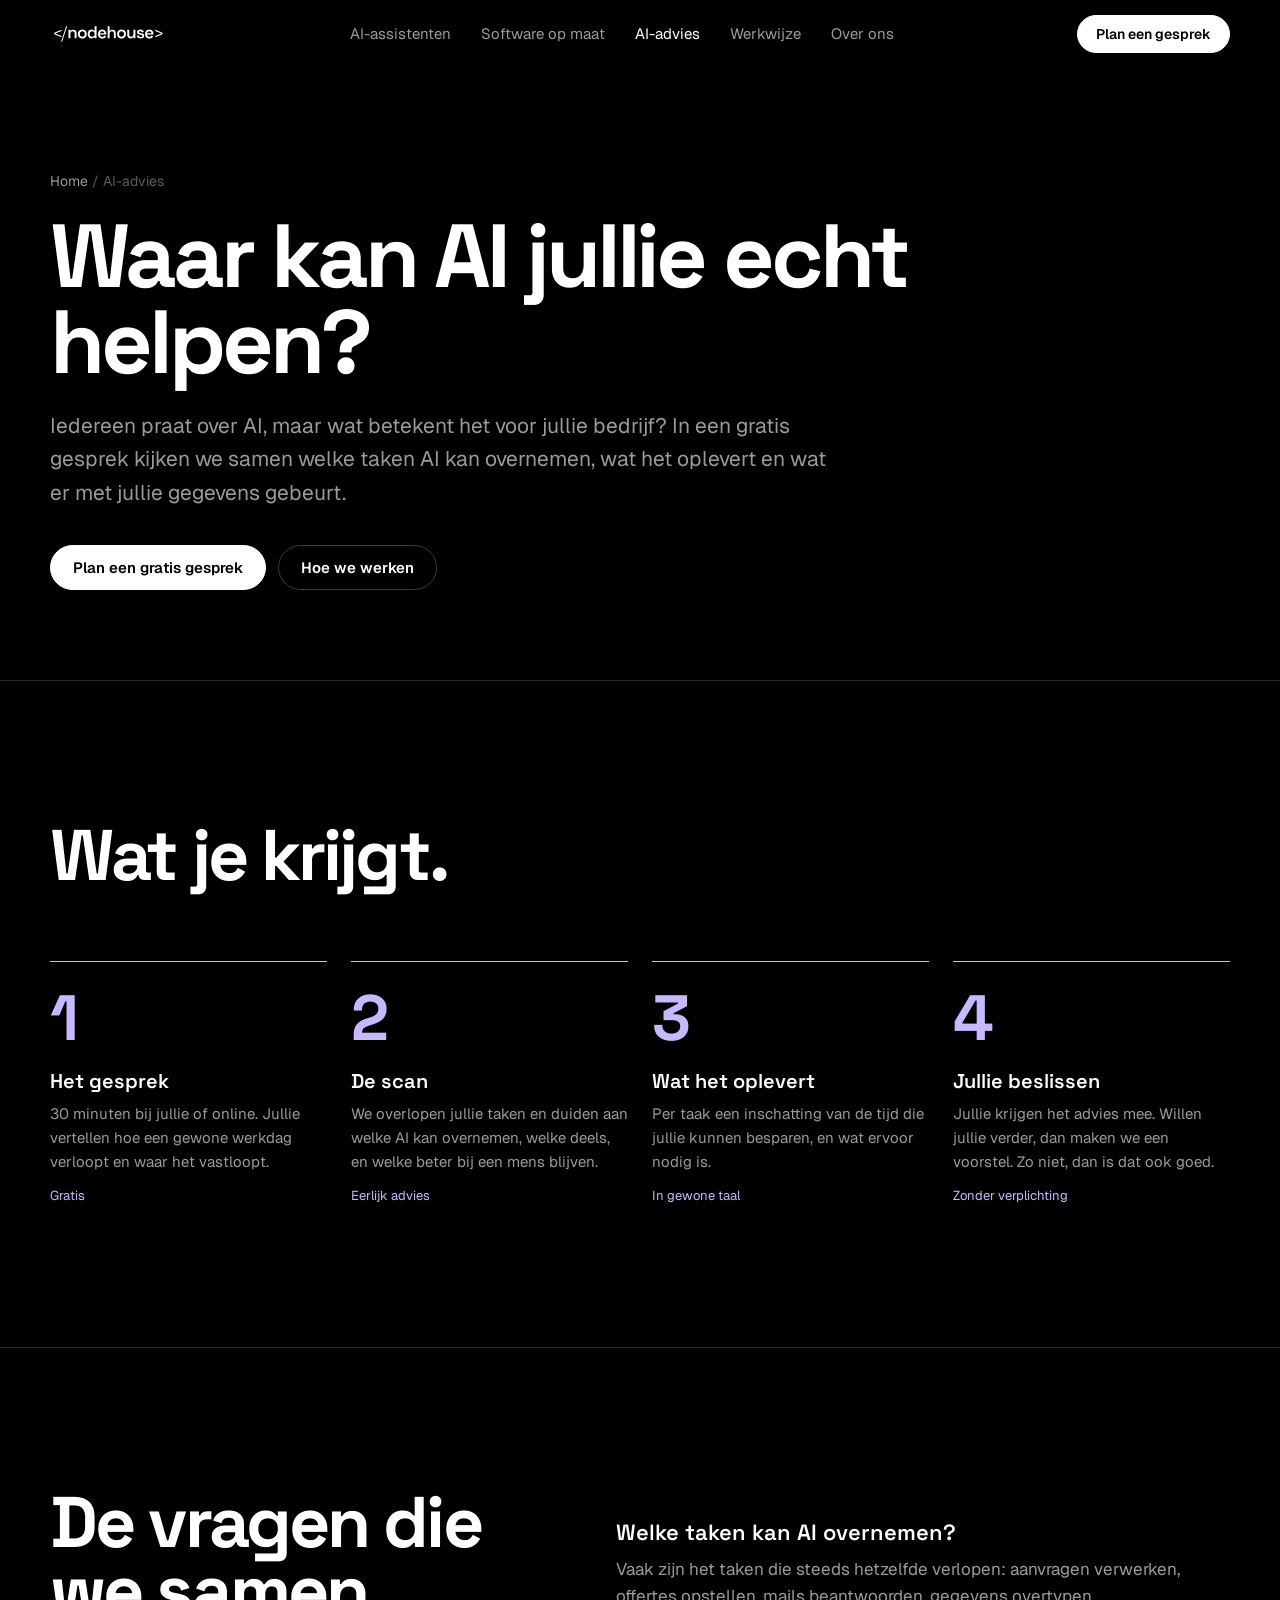
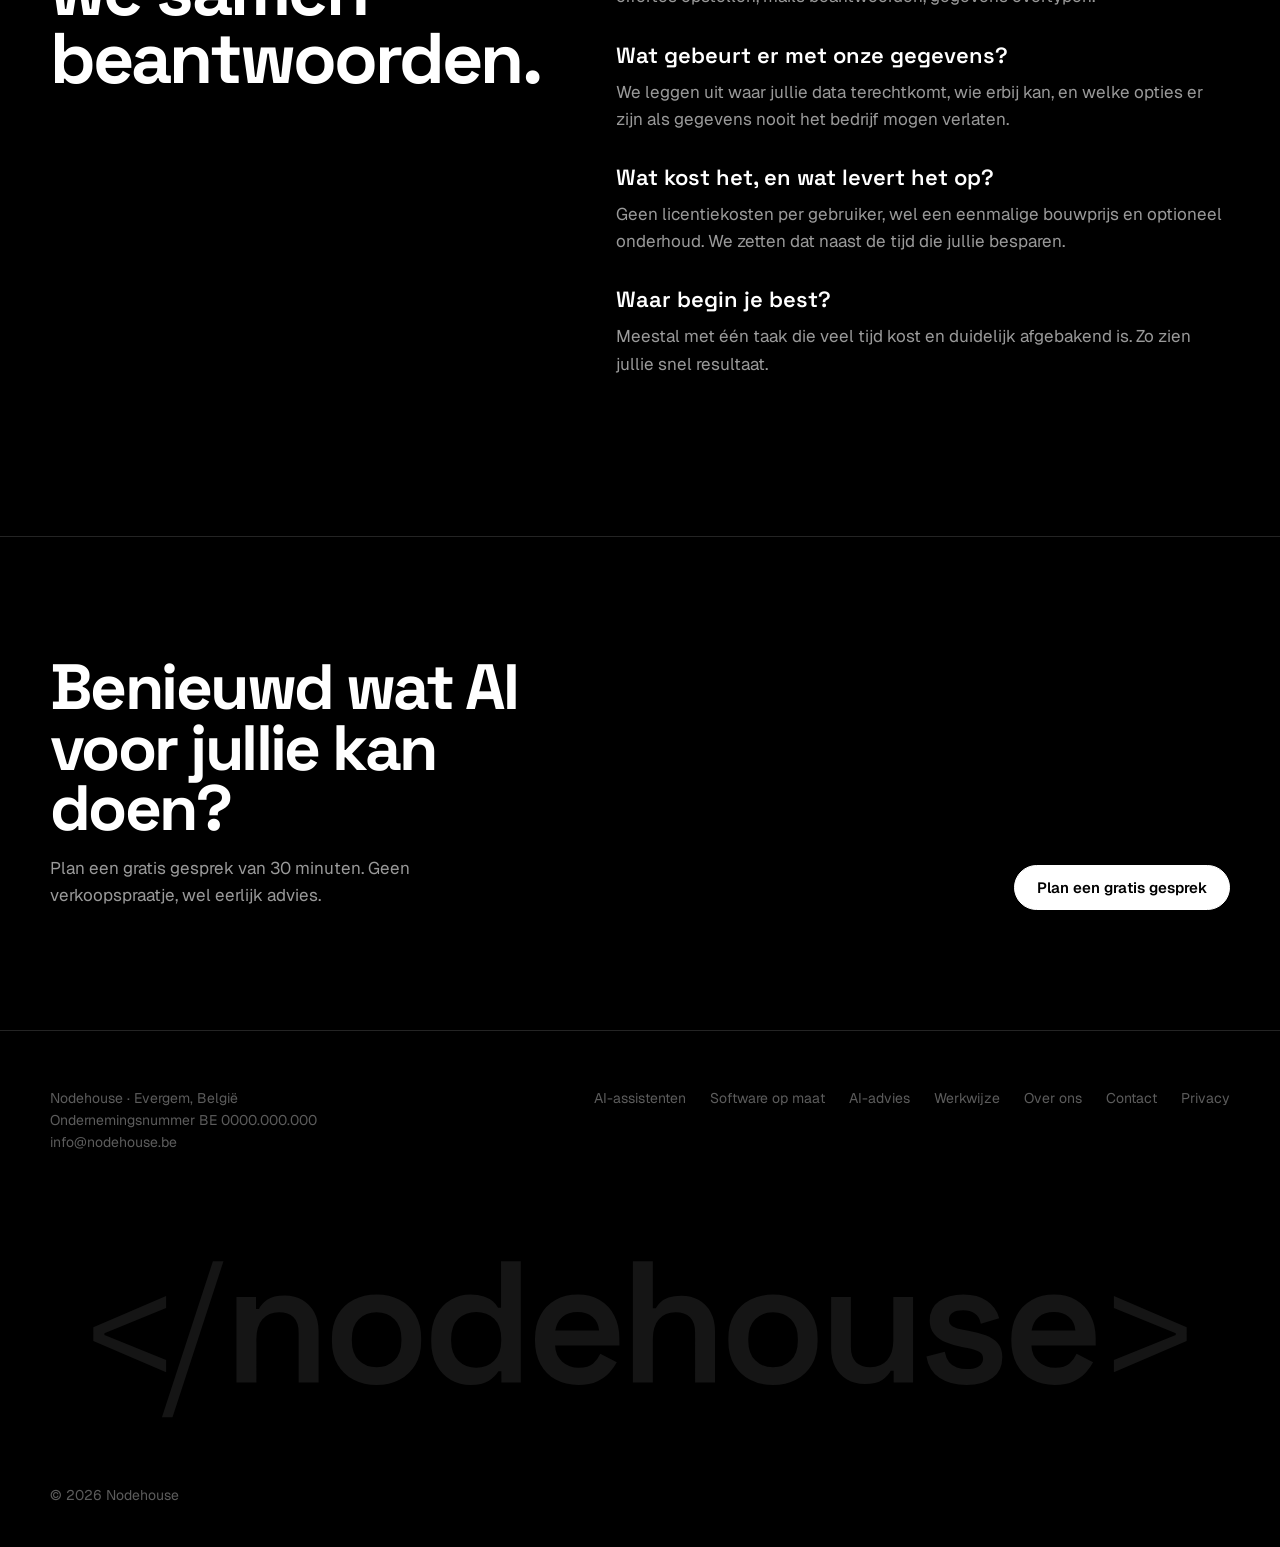
==== ai-advies.html @ f888033f "website Nodehouse" ====
<!DOCTYPE html>
<html lang="nl">
<head>
<meta charset="utf-8">
<meta name="viewport" content="width=device-width, initial-scale=1">
<title>Gratis AI-advies voor kmo's · Nodehouse</title>
<meta name="description" content="Een gratis gesprek over welke taken AI in jullie bedrijf kan overnemen, wat het oplevert en wat er met jullie gegevens gebeurt.">
<meta property="og:title" content="Gratis AI-advies voor kmo's · Nodehouse">
<meta property="og:description" content="Een gratis gesprek over welke taken AI in jullie bedrijf kan overnemen, wat het oplevert en wat er met jullie gegevens gebeurt.">
<meta property="og:type" content="website">
<meta property="og:locale" content="nl_BE">
<meta name="theme-color" content="#000000">
<link rel="icon" href="data:image/svg+xml,%3Csvg xmlns="http://www.w3.org/2000/svg" viewBox="-0.1317 -1.6982 2.8965 2.8965"%3E%3Crect x="-0.1317" y="-1.6982" width="2.8965" height="2.8965" fill="%23000000"/%3E%3Cpath fill="%23FFFFFF" d="M0.52 -0.06 0.1 -0.24V-0.32L0.52 -0.5V-0.43L0.164 -0.285V-0.275L0.52 -0.13Z M0.5459999999999999 0.2 0.8399999999999999 -0.7000000000000001H0.9009999999999999L0.607 0.2Z M0.956 0.0V-0.494H1.069V-0.425H1.086Q1.099 -0.453 1.133 -0.478Q1.167 -0.503 1.236 -0.503Q1.2930000000000001 -0.503 1.3370000000000002 -0.477Q1.381 -0.451 1.4055 -0.405Q1.4300000000000002 -0.359 1.4300000000000002 -0.296V0.0H1.315V-0.28700000000000003Q1.315 -0.34700000000000003 1.2854999999999999 -0.37650000000000006Q1.256 -0.406 1.202 -0.406Q1.141 -0.406 1.1059999999999999 -0.36550000000000005Q1.071 -0.325 1.071 -0.25V0.0Z M1.521 0.0V-0.7000000000000001H1.636V-0.429H1.653Q1.661 -0.446 1.679 -0.46299999999999997Q1.697 -0.48 1.7265000000000001 -0.491Q1.756 -0.502 1.801 -0.502Q1.858 -0.502 1.9020000000000001 -0.47650000000000003Q1.946 -0.451 1.9705 -0.405Q1.995 -0.359 1.995 -0.296V0.0H1.88V-0.28700000000000003Q1.88 -0.34700000000000003 1.8504999999999998 -0.37650000000000006Q1.821 -0.406 1.767 -0.406Q1.706 -0.406 1.6709999999999998 -0.36550000000000005Q1.636 -0.325 1.636 -0.25V0.0Z M2.113 -0.06V-0.13L2.4699999999999998 -0.275V-0.285L2.113 -0.43V-0.5L2.533 -0.32V-0.24Z"/%3E%3C/svg%3E">
<link rel="preconnect" href="https://fonts.googleapis.com">
<link rel="preconnect" href="https://fonts.gstatic.com" crossorigin>
<link href="https://fonts.googleapis.com/css2?family=Space+Grotesk:wght@400;500;600;700&family=Geist:wght@400;500;600&family=Geist+Mono:wght@400;500&display=swap" rel="stylesheet">
<link rel="stylesheet" href="style.css">
</head>
<body>
<header class="nav" id="nav">
  <div class="wrap">
    <a href="index.html" class="logo" aria-label="Nodehouse, naar de homepagina"><svg class="logo-svg" aria-hidden="true" xmlns="http://www.w3.org/2000/svg" viewBox="-0.1500 -0.9500 6.8100 1.4000"><path fill="#FFFFFF" d="M0.52 -0.06 0.1 -0.24V-0.32L0.52 -0.5V-0.43L0.164 -0.285V-0.275L0.52 -0.13Z M0.496 0.2 0.79 -0.7000000000000001H0.851L0.5569999999999999 0.2Z M0.9259999999999999 0.0V-0.494H1.039V-0.425H1.056Q1.069 -0.453 1.103 -0.478Q1.137 -0.503 1.206 -0.503Q1.263 -0.503 1.307 -0.477Q1.351 -0.451 1.3755 -0.405Q1.4 -0.359 1.4 -0.296V0.0H1.285V-0.28700000000000003Q1.285 -0.34700000000000003 1.2555 -0.37650000000000006Q1.226 -0.406 1.172 -0.406Q1.111 -0.406 1.076 -0.36550000000000005Q1.041 -0.325 1.041 -0.25V0.0Z M1.7349999999999999 0.014Q1.661 0.014 1.6025 -0.0165Q1.544 -0.047 1.5105 -0.10350000000000001Q1.4769999999999999 -0.16 1.4769999999999999 -0.23900000000000002V-0.255Q1.4769999999999999 -0.334 1.5105 -0.391Q1.544 -0.448 1.6025 -0.478Q1.661 -0.508 1.7349999999999999 -0.508Q1.809 -0.508 1.867 -0.478Q1.9249999999999998 -0.448 1.9585 -0.391Q1.992 -0.334 1.992 -0.255V-0.23900000000000002Q1.992 -0.16 1.9585 -0.10350000000000001Q1.9249999999999998 -0.047 1.867 -0.0165Q1.809 0.014 1.7349999999999999 0.014ZM1.7349999999999999 -0.088Q1.798 -0.088 1.838 -0.1285Q1.878 -0.169 1.878 -0.242V-0.252Q1.878 -0.325 1.838 -0.36550000000000005Q1.798 -0.406 1.7349999999999999 -0.406Q1.672 -0.406 1.632 -0.36550000000000005Q1.5919999999999999 -0.325 1.5919999999999999 -0.252V-0.242Q1.5919999999999999 -0.169 1.632 -0.1285Q1.672 -0.088 1.7349999999999999 -0.088Z M2.276 0.014Q2.2159999999999997 0.014 2.1639999999999997 -0.0155Q2.112 -0.045 2.081 -0.10200000000000001Q2.05 -0.159 2.05 -0.23900000000000002V-0.255Q2.05 -0.335 2.081 -0.392Q2.112 -0.449 2.1635 -0.47850000000000004Q2.215 -0.508 2.276 -0.508Q2.322 -0.508 2.354 -0.497Q2.386 -0.486 2.4055 -0.469Q2.425 -0.452 2.436 -0.432H2.453V-0.7000000000000001H2.567V0.0H2.455V-0.065H2.4379999999999997Q2.42 -0.035 2.383 -0.010500000000000002Q2.346 0.014 2.276 0.014ZM2.31 -0.08600000000000001Q2.372 -0.08600000000000001 2.413 -0.1265Q2.4539999999999997 -0.167 2.4539999999999997 -0.242V-0.252Q2.4539999999999997 -0.328 2.4135 -0.368Q2.3729999999999998 -0.40800000000000003 2.31 -0.40800000000000003Q2.2479999999999998 -0.40800000000000003 2.2065 -0.368Q2.165 -0.328 2.165 -0.252V-0.242Q2.165 -0.167 2.2065 -0.1265Q2.2479999999999998 -0.08600000000000001 2.31 -0.08600000000000001Z M2.8989999999999996 0.014Q2.8249999999999997 0.014 2.7684999999999995 -0.0175Q2.7119999999999997 -0.049 2.6804999999999994 -0.10650000000000001Q2.6489999999999996 -0.164 2.6489999999999996 -0.241V-0.253Q2.6489999999999996 -0.331 2.6799999999999997 -0.388Q2.711 -0.445 2.7669999999999995 -0.47650000000000003Q2.8229999999999995 -0.508 2.8959999999999995 -0.508Q2.9679999999999995 -0.508 3.0219999999999994 -0.47650000000000003Q3.0759999999999996 -0.445 3.106 -0.388Q3.1359999999999997 -0.331 3.1359999999999997 -0.255V-0.214H2.7649999999999997Q2.7669999999999995 -0.156 2.8059999999999996 -0.121Q2.8449999999999998 -0.08600000000000001 2.9019999999999997 -0.08600000000000001Q2.9579999999999997 -0.08600000000000001 2.9849999999999994 -0.11050000000000001Q3.0119999999999996 -0.135 3.026 -0.166L3.1209999999999996 -0.117Q3.1069999999999998 -0.09 3.0805 -0.0595Q3.054 -0.029 3.01 -0.007500000000000001Q2.9659999999999997 0.014 2.8989999999999996 0.014ZM2.7659999999999996 -0.301H3.0189999999999997Q3.0149999999999997 -0.35000000000000003 2.9814999999999996 -0.379Q2.9479999999999995 -0.40800000000000003 2.8949999999999996 -0.40800000000000003Q2.84 -0.40800000000000003 2.8069999999999995 -0.379Q2.7739999999999996 -0.35000000000000003 2.7659999999999996 -0.301Z M3.2139999999999995 0.0V-0.7000000000000001H3.3289999999999997V-0.429H3.3459999999999996Q3.3539999999999996 -0.446 3.372 -0.46299999999999997Q3.3899999999999997 -0.48 3.4194999999999993 -0.491Q3.4489999999999994 -0.502 3.4939999999999998 -0.502Q3.5509999999999997 -0.502 3.5949999999999998 -0.47650000000000003Q3.6389999999999993 -0.451 3.6634999999999995 -0.405Q3.6879999999999997 -0.359 3.6879999999999997 -0.296V0.0H3.5729999999999995V-0.28700000000000003Q3.5729999999999995 -0.34700000000000003 3.5434999999999994 -0.37650000000000006Q3.5139999999999993 -0.406 3.4599999999999995 -0.406Q3.3989999999999996 -0.406 3.364 -0.36550000000000005Q3.3289999999999997 -0.325 3.3289999999999997 -0.25V0.0Z M4.023 0.014Q3.9489999999999994 0.014 3.8904999999999994 -0.0165Q3.8319999999999994 -0.047 3.7984999999999993 -0.10350000000000001Q3.7649999999999992 -0.16 3.7649999999999992 -0.23900000000000002V-0.255Q3.7649999999999992 -0.334 3.7984999999999993 -0.391Q3.8319999999999994 -0.448 3.8904999999999994 -0.478Q3.9489999999999994 -0.508 4.023 -0.508Q4.0969999999999995 -0.508 4.154999999999999 -0.478Q4.212999999999999 -0.448 4.246499999999999 -0.391Q4.279999999999999 -0.334 4.279999999999999 -0.255V-0.23900000000000002Q4.279999999999999 -0.16 4.246499999999999 -0.10350000000000001Q4.212999999999999 -0.047 4.154999999999999 -0.0165Q4.0969999999999995 0.014 4.023 0.014ZM4.023 -0.088Q4.085999999999999 -0.088 4.1259999999999994 -0.1285Q4.1659999999999995 -0.169 4.1659999999999995 -0.242V-0.252Q4.1659999999999995 -0.325 4.1259999999999994 -0.36550000000000005Q4.085999999999999 -0.406 4.023 -0.406Q3.959999999999999 -0.406 3.919999999999999 -0.36550000000000005Q3.8799999999999994 -0.325 3.8799999999999994 -0.252V-0.242Q3.8799999999999994 -0.169 3.919999999999999 -0.1285Q3.959999999999999 -0.088 4.023 -0.088Z M4.551 0.008Q4.494 0.008 4.449999999999999 -0.0175Q4.406 -0.043000000000000003 4.382 -0.08950000000000001Q4.358 -0.136 4.358 -0.198V-0.494H4.4719999999999995V-0.20700000000000002Q4.4719999999999995 -0.147 4.5015 -0.118Q4.531 -0.089 4.585 -0.089Q4.646 -0.089 4.6815 -0.129Q4.717 -0.169 4.717 -0.244V-0.494H4.8309999999999995V0.0H4.718999999999999V-0.069H4.702Q4.689 -0.042 4.6545000000000005 -0.017Q4.62 0.008 4.551 0.008Z M5.141 0.014Q5.045 0.014 4.9830000000000005 -0.028000000000000004Q4.921 -0.07 4.9079999999999995 -0.151L5.014 -0.178Q5.021 -0.14 5.039 -0.11800000000000001Q5.0569999999999995 -0.096 5.083499999999999 -0.087Q5.109999999999999 -0.078 5.141 -0.078Q5.188 -0.078 5.211499999999999 -0.095Q5.234999999999999 -0.112 5.234999999999999 -0.138Q5.234999999999999 -0.165 5.2124999999999995 -0.178Q5.1899999999999995 -0.191 5.144 -0.2L5.1129999999999995 -0.20500000000000002Q5.062 -0.215 5.02 -0.23249999999999998Q4.978 -0.25 4.9525 -0.28049999999999997Q4.927 -0.311 4.927 -0.358Q4.927 -0.43 4.980499999999999 -0.469Q5.034 -0.508 5.1209999999999996 -0.508Q5.204 -0.508 5.258 -0.471Q5.312 -0.434 5.328 -0.372L5.2219999999999995 -0.34Q5.2139999999999995 -0.382 5.186999999999999 -0.39949999999999997Q5.16 -0.417 5.1209999999999996 -0.417Q5.0809999999999995 -0.417 5.0595 -0.403Q5.038 -0.389 5.038 -0.363Q5.038 -0.337 5.0600000000000005 -0.324Q5.082 -0.311 5.119 -0.305L5.15 -0.299Q5.205 -0.289 5.249499999999999 -0.273Q5.294 -0.257 5.32 -0.227Q5.346 -0.197 5.346 -0.146Q5.346 -0.069 5.2905 -0.027500000000000004Q5.234999999999999 0.014 5.141 0.014Z M5.648000000000001 0.014Q5.574 0.014 5.5175 -0.0175Q5.461 -0.049 5.429500000000001 -0.10650000000000001Q5.398000000000001 -0.164 5.398000000000001 -0.241V-0.253Q5.398000000000001 -0.331 5.429 -0.388Q5.46 -0.445 5.516 -0.47650000000000003Q5.572 -0.508 5.6450000000000005 -0.508Q5.7170000000000005 -0.508 5.771000000000001 -0.47650000000000003Q5.825 -0.445 5.855 -0.388Q5.885 -0.331 5.885 -0.255V-0.214H5.514Q5.516 -0.156 5.555 -0.121Q5.594 -0.08600000000000001 5.651 -0.08600000000000001Q5.707 -0.08600000000000001 5.734 -0.11050000000000001Q5.761 -0.135 5.775 -0.166L5.87 -0.117Q5.856 -0.09 5.8294999999999995 -0.0595Q5.803 -0.029 5.759 -0.007500000000000001Q5.715 0.014 5.648000000000001 0.014ZM5.515000000000001 -0.301H5.768Q5.764 -0.35000000000000003 5.7305 -0.379Q5.697 -0.40800000000000003 5.644 -0.40800000000000003Q5.589 -0.40800000000000003 5.556000000000001 -0.379Q5.523000000000001 -0.35000000000000003 5.515000000000001 -0.301Z M5.99 -0.06V-0.13L6.347 -0.275V-0.285L5.99 -0.43V-0.5L6.41 -0.32V-0.24Z"/></svg></a>
    <ul><li><a href="ai-assistenten.html">AI-assistenten</a></li><li><a href="software-op-maat.html">Software op maat</a></li><li><a href="ai-advies.html" aria-current="page">AI-advies</a></li><li><a href="werkwijze.html">Werkwijze</a></li><li><a href="over-ons.html">Over ons</a></li><li class="m-only"><a href="contact.html">Contact</a></li></ul>
    <div class="nav-right"><a href="contact.html" class="btn">Plan een gesprek</a><button class="menu-btn" id="menu-btn" type="button" aria-expanded="false" aria-controls="nav">Menu</button></div>
  </div>
</header>
<main id="top">
  <section class="page-hero wrap">
    <p class="crumb"><a href="index.html">Home</a> / AI-advies</p>
    <h1>Waar kan AI jullie echt helpen?</h1>
    <p class="lede">Iedereen praat over AI, maar wat betekent het voor jullie bedrijf? In een gratis gesprek kijken we samen welke taken AI kan overnemen, wat het oplevert en wat er met jullie gegevens gebeurt.</p>
    <div class="cta-row"><a href="contact.html" class="btn">Plan een gratis gesprek</a><a href="werkwijze.html" class="btn ghost">Hoe we werken</a></div>
  </section>
  <section class="block" id="gesprek">
    <div class="wrap">
      <h2 class="h2 reveal">Wat je krijgt.</h2>
<ol class="process"><li class="reveal"><h3>Het gesprek</h3><p>30 minuten bij jullie of online. Jullie vertellen hoe een gewone werkdag verloopt en waar het vastloopt.</p><em>Gratis</em></li><li class="reveal"><h3>De scan</h3><p>We overlopen jullie taken en duiden aan welke AI kan overnemen, welke deels, en welke beter bij een mens blijven.</p><em>Eerlijk advies</em></li><li class="reveal"><h3>Wat het oplevert</h3><p>Per taak een inschatting van de tijd die jullie kunnen besparen, en wat ervoor nodig is.</p><em>In gewone taal</em></li><li class="reveal"><h3>Jullie beslissen</h3><p>Jullie krijgen het advies mee. Willen jullie verder, dan maken we een voorstel. Zo niet, dan is dat ook goed.</p><em>Zonder verplichting</em></li></ol>
    </div>
  </section>
  <section class="block" id="vragen-ai">
    <div class="wrap">
      <div class="split">
        <h2 class="h2 reveal">De vragen die we samen beantwoorden.</h2>
        <div class="prose reveal">
          <h3>Welke taken kan AI overnemen?</h3>
          <p>Vaak zijn het taken die steeds hetzelfde verlopen: aanvragen verwerken, offertes opstellen, mails beantwoorden, gegevens overtypen.</p>
          <h3>Wat gebeurt er met onze gegevens?</h3>
          <p>We leggen uit waar jullie data terechtkomt, wie erbij kan, en welke opties er zijn als gegevens nooit het bedrijf mogen verlaten.</p>
          <h3>Wat kost het, en wat levert het op?</h3>
          <p>Geen licentiekosten per gebruiker, wel een eenmalige bouwprijs en optioneel onderhoud. We zetten dat naast de tijd die jullie besparen.</p>
          <h3>Waar begin je best?</h3>
          <p>Meestal met één taak die veel tijd kost en duidelijk afgebakend is. Zo zien jullie snel resultaat.</p>
        </div>
      </div>
    </div>
  </section>
  <section class="cta-band">
    <div class="wrap inner">
      <div><h2 class="reveal">Benieuwd wat AI voor jullie kan doen?</h2><p class="reveal">Plan een gratis gesprek van 30 minuten. Geen verkoopspraatje, wel eerlijk advies.</p></div>
      <div class="cta-row"><a href="contact.html" class="btn">Plan een gratis gesprek</a></div>
    </div>
  </section>
</main>
<footer>
  <div class="wrap">
    <div class="foot">
      <div>Nodehouse · Evergem, België<br>Ondernemingsnummer BE 0000.000.000<br><a href="mailto:info@nodehouse.be">info@nodehouse.be</a></div>
      <nav><a href="ai-assistenten.html">AI-assistenten</a><a href="software-op-maat.html">Software op maat</a><a href="ai-advies.html">AI-advies</a><a href="werkwijze.html">Werkwijze</a><a href="over-ons.html">Over ons</a><a href="contact.html">Contact</a><a href="privacy.html">Privacy</a></nav>
    </div>
    <div class="giant" aria-hidden="true"><svg class="giant-svg" xmlns="http://www.w3.org/2000/svg" viewBox="-0.1500 -0.9500 6.8100 1.4000"><path fill="#151515" d="M0.52 -0.06 0.1 -0.24V-0.32L0.52 -0.5V-0.43L0.164 -0.285V-0.275L0.52 -0.13Z M0.496 0.2 0.79 -0.7000000000000001H0.851L0.5569999999999999 0.2Z M0.9259999999999999 0.0V-0.494H1.039V-0.425H1.056Q1.069 -0.453 1.103 -0.478Q1.137 -0.503 1.206 -0.503Q1.263 -0.503 1.307 -0.477Q1.351 -0.451 1.3755 -0.405Q1.4 -0.359 1.4 -0.296V0.0H1.285V-0.28700000000000003Q1.285 -0.34700000000000003 1.2555 -0.37650000000000006Q1.226 -0.406 1.172 -0.406Q1.111 -0.406 1.076 -0.36550000000000005Q1.041 -0.325 1.041 -0.25V0.0Z M1.7349999999999999 0.014Q1.661 0.014 1.6025 -0.0165Q1.544 -0.047 1.5105 -0.10350000000000001Q1.4769999999999999 -0.16 1.4769999999999999 -0.23900000000000002V-0.255Q1.4769999999999999 -0.334 1.5105 -0.391Q1.544 -0.448 1.6025 -0.478Q1.661 -0.508 1.7349999999999999 -0.508Q1.809 -0.508 1.867 -0.478Q1.9249999999999998 -0.448 1.9585 -0.391Q1.992 -0.334 1.992 -0.255V-0.23900000000000002Q1.992 -0.16 1.9585 -0.10350000000000001Q1.9249999999999998 -0.047 1.867 -0.0165Q1.809 0.014 1.7349999999999999 0.014ZM1.7349999999999999 -0.088Q1.798 -0.088 1.838 -0.1285Q1.878 -0.169 1.878 -0.242V-0.252Q1.878 -0.325 1.838 -0.36550000000000005Q1.798 -0.406 1.7349999999999999 -0.406Q1.672 -0.406 1.632 -0.36550000000000005Q1.5919999999999999 -0.325 1.5919999999999999 -0.252V-0.242Q1.5919999999999999 -0.169 1.632 -0.1285Q1.672 -0.088 1.7349999999999999 -0.088Z M2.276 0.014Q2.2159999999999997 0.014 2.1639999999999997 -0.0155Q2.112 -0.045 2.081 -0.10200000000000001Q2.05 -0.159 2.05 -0.23900000000000002V-0.255Q2.05 -0.335 2.081 -0.392Q2.112 -0.449 2.1635 -0.47850000000000004Q2.215 -0.508 2.276 -0.508Q2.322 -0.508 2.354 -0.497Q2.386 -0.486 2.4055 -0.469Q2.425 -0.452 2.436 -0.432H2.453V-0.7000000000000001H2.567V0.0H2.455V-0.065H2.4379999999999997Q2.42 -0.035 2.383 -0.010500000000000002Q2.346 0.014 2.276 0.014ZM2.31 -0.08600000000000001Q2.372 -0.08600000000000001 2.413 -0.1265Q2.4539999999999997 -0.167 2.4539999999999997 -0.242V-0.252Q2.4539999999999997 -0.328 2.4135 -0.368Q2.3729999999999998 -0.40800000000000003 2.31 -0.40800000000000003Q2.2479999999999998 -0.40800000000000003 2.2065 -0.368Q2.165 -0.328 2.165 -0.252V-0.242Q2.165 -0.167 2.2065 -0.1265Q2.2479999999999998 -0.08600000000000001 2.31 -0.08600000000000001Z M2.8989999999999996 0.014Q2.8249999999999997 0.014 2.7684999999999995 -0.0175Q2.7119999999999997 -0.049 2.6804999999999994 -0.10650000000000001Q2.6489999999999996 -0.164 2.6489999999999996 -0.241V-0.253Q2.6489999999999996 -0.331 2.6799999999999997 -0.388Q2.711 -0.445 2.7669999999999995 -0.47650000000000003Q2.8229999999999995 -0.508 2.8959999999999995 -0.508Q2.9679999999999995 -0.508 3.0219999999999994 -0.47650000000000003Q3.0759999999999996 -0.445 3.106 -0.388Q3.1359999999999997 -0.331 3.1359999999999997 -0.255V-0.214H2.7649999999999997Q2.7669999999999995 -0.156 2.8059999999999996 -0.121Q2.8449999999999998 -0.08600000000000001 2.9019999999999997 -0.08600000000000001Q2.9579999999999997 -0.08600000000000001 2.9849999999999994 -0.11050000000000001Q3.0119999999999996 -0.135 3.026 -0.166L3.1209999999999996 -0.117Q3.1069999999999998 -0.09 3.0805 -0.0595Q3.054 -0.029 3.01 -0.007500000000000001Q2.9659999999999997 0.014 2.8989999999999996 0.014ZM2.7659999999999996 -0.301H3.0189999999999997Q3.0149999999999997 -0.35000000000000003 2.9814999999999996 -0.379Q2.9479999999999995 -0.40800000000000003 2.8949999999999996 -0.40800000000000003Q2.84 -0.40800000000000003 2.8069999999999995 -0.379Q2.7739999999999996 -0.35000000000000003 2.7659999999999996 -0.301Z M3.2139999999999995 0.0V-0.7000000000000001H3.3289999999999997V-0.429H3.3459999999999996Q3.3539999999999996 -0.446 3.372 -0.46299999999999997Q3.3899999999999997 -0.48 3.4194999999999993 -0.491Q3.4489999999999994 -0.502 3.4939999999999998 -0.502Q3.5509999999999997 -0.502 3.5949999999999998 -0.47650000000000003Q3.6389999999999993 -0.451 3.6634999999999995 -0.405Q3.6879999999999997 -0.359 3.6879999999999997 -0.296V0.0H3.5729999999999995V-0.28700000000000003Q3.5729999999999995 -0.34700000000000003 3.5434999999999994 -0.37650000000000006Q3.5139999999999993 -0.406 3.4599999999999995 -0.406Q3.3989999999999996 -0.406 3.364 -0.36550000000000005Q3.3289999999999997 -0.325 3.3289999999999997 -0.25V0.0Z M4.023 0.014Q3.9489999999999994 0.014 3.8904999999999994 -0.0165Q3.8319999999999994 -0.047 3.7984999999999993 -0.10350000000000001Q3.7649999999999992 -0.16 3.7649999999999992 -0.23900000000000002V-0.255Q3.7649999999999992 -0.334 3.7984999999999993 -0.391Q3.8319999999999994 -0.448 3.8904999999999994 -0.478Q3.9489999999999994 -0.508 4.023 -0.508Q4.0969999999999995 -0.508 4.154999999999999 -0.478Q4.212999999999999 -0.448 4.246499999999999 -0.391Q4.279999999999999 -0.334 4.279999999999999 -0.255V-0.23900000000000002Q4.279999999999999 -0.16 4.246499999999999 -0.10350000000000001Q4.212999999999999 -0.047 4.154999999999999 -0.0165Q4.0969999999999995 0.014 4.023 0.014ZM4.023 -0.088Q4.085999999999999 -0.088 4.1259999999999994 -0.1285Q4.1659999999999995 -0.169 4.1659999999999995 -0.242V-0.252Q4.1659999999999995 -0.325 4.1259999999999994 -0.36550000000000005Q4.085999999999999 -0.406 4.023 -0.406Q3.959999999999999 -0.406 3.919999999999999 -0.36550000000000005Q3.8799999999999994 -0.325 3.8799999999999994 -0.252V-0.242Q3.8799999999999994 -0.169 3.919999999999999 -0.1285Q3.959999999999999 -0.088 4.023 -0.088Z M4.551 0.008Q4.494 0.008 4.449999999999999 -0.0175Q4.406 -0.043000000000000003 4.382 -0.08950000000000001Q4.358 -0.136 4.358 -0.198V-0.494H4.4719999999999995V-0.20700000000000002Q4.4719999999999995 -0.147 4.5015 -0.118Q4.531 -0.089 4.585 -0.089Q4.646 -0.089 4.6815 -0.129Q4.717 -0.169 4.717 -0.244V-0.494H4.8309999999999995V0.0H4.718999999999999V-0.069H4.702Q4.689 -0.042 4.6545000000000005 -0.017Q4.62 0.008 4.551 0.008Z M5.141 0.014Q5.045 0.014 4.9830000000000005 -0.028000000000000004Q4.921 -0.07 4.9079999999999995 -0.151L5.014 -0.178Q5.021 -0.14 5.039 -0.11800000000000001Q5.0569999999999995 -0.096 5.083499999999999 -0.087Q5.109999999999999 -0.078 5.141 -0.078Q5.188 -0.078 5.211499999999999 -0.095Q5.234999999999999 -0.112 5.234999999999999 -0.138Q5.234999999999999 -0.165 5.2124999999999995 -0.178Q5.1899999999999995 -0.191 5.144 -0.2L5.1129999999999995 -0.20500000000000002Q5.062 -0.215 5.02 -0.23249999999999998Q4.978 -0.25 4.9525 -0.28049999999999997Q4.927 -0.311 4.927 -0.358Q4.927 -0.43 4.980499999999999 -0.469Q5.034 -0.508 5.1209999999999996 -0.508Q5.204 -0.508 5.258 -0.471Q5.312 -0.434 5.328 -0.372L5.2219999999999995 -0.34Q5.2139999999999995 -0.382 5.186999999999999 -0.39949999999999997Q5.16 -0.417 5.1209999999999996 -0.417Q5.0809999999999995 -0.417 5.0595 -0.403Q5.038 -0.389 5.038 -0.363Q5.038 -0.337 5.0600000000000005 -0.324Q5.082 -0.311 5.119 -0.305L5.15 -0.299Q5.205 -0.289 5.249499999999999 -0.273Q5.294 -0.257 5.32 -0.227Q5.346 -0.197 5.346 -0.146Q5.346 -0.069 5.2905 -0.027500000000000004Q5.234999999999999 0.014 5.141 0.014Z M5.648000000000001 0.014Q5.574 0.014 5.5175 -0.0175Q5.461 -0.049 5.429500000000001 -0.10650000000000001Q5.398000000000001 -0.164 5.398000000000001 -0.241V-0.253Q5.398000000000001 -0.331 5.429 -0.388Q5.46 -0.445 5.516 -0.47650000000000003Q5.572 -0.508 5.6450000000000005 -0.508Q5.7170000000000005 -0.508 5.771000000000001 -0.47650000000000003Q5.825 -0.445 5.855 -0.388Q5.885 -0.331 5.885 -0.255V-0.214H5.514Q5.516 -0.156 5.555 -0.121Q5.594 -0.08600000000000001 5.651 -0.08600000000000001Q5.707 -0.08600000000000001 5.734 -0.11050000000000001Q5.761 -0.135 5.775 -0.166L5.87 -0.117Q5.856 -0.09 5.8294999999999995 -0.0595Q5.803 -0.029 5.759 -0.007500000000000001Q5.715 0.014 5.648000000000001 0.014ZM5.515000000000001 -0.301H5.768Q5.764 -0.35000000000000003 5.7305 -0.379Q5.697 -0.40800000000000003 5.644 -0.40800000000000003Q5.589 -0.40800000000000003 5.556000000000001 -0.379Q5.523000000000001 -0.35000000000000003 5.515000000000001 -0.301Z M5.99 -0.06V-0.13L6.347 -0.275V-0.285L5.99 -0.43V-0.5L6.41 -0.32V-0.24Z"/></svg></div>
    <p style="margin-top:24px">© <span id="yr">2026</span> Nodehouse</p>
  </div>
</footer>
<script src="site.js"></script>

</body>
</html>
---- style.css ----
:root{
  --black:#000;--white:#fff;--grey:#9a9a9a;--dim:#5c5c5c;--line:#242424;--panel:#0d0d0d;
  --ai:#C7B8FF;--ai-soft:rgba(199,184,255,.12);
  --display:"Space Grotesk",system-ui,sans-serif;--body:"Geist",system-ui,sans-serif;
  --wrap:min(1180px,100% - 48px);
}
*{box-sizing:border-box;margin:0;padding:0}
html{scroll-behavior:smooth;-webkit-text-size-adjust:100%}
body{background:var(--black);color:var(--white);font:400 17px/1.6 var(--body);-webkit-font-smoothing:antialiased;overflow-x:hidden}
a{color:inherit}
img,svg{display:block}
::selection{background:var(--ai);color:#000}
:focus-visible{outline:2px solid var(--ai);outline-offset:3px;border-radius:4px}
.wrap{width:var(--wrap);margin-inline:auto}
.ai{color:var(--ai)}

/* nav */
.nav{position:fixed;inset:0 0 auto;z-index:50;transition:background .3s,border-color .3s;border-bottom:1px solid transparent}
.nav.solid{background:rgba(0,0,0,.82);backdrop-filter:blur(14px);-webkit-backdrop-filter:blur(14px);border-color:var(--line)}
.nav .wrap{display:flex;align-items:center;justify-content:space-between;height:68px}
.logo-svg{height:24px;width:auto;display:block}.giant-svg{width:100%;height:auto;display:block}
.logo{font:700 20px/1 var(--display);text-decoration:none;letter-spacing:-.02em;display:flex;align-items:center;gap:8px}
.logo i{width:8px;height:8px;border-radius:50%;background:var(--ai);display:inline-block}
.nav ul{display:flex;gap:30px;list-style:none;font-size:15px;color:var(--grey)}
.nav ul a{text-decoration:none;transition:color .2s}
.nav ul a:hover{color:var(--white)}
.btn{display:inline-flex;align-items:center;gap:10px;font:600 15px/1 var(--body);text-decoration:none;border-radius:999px;padding:14px 22px;border:1px solid var(--white);background:var(--white);color:#000;cursor:pointer;transition:transform .2s,background .2s,color .2s}
.btn:hover{transform:translateY(-1px)}
.btn.ghost{background:transparent;color:var(--white);border-color:#3a3a3a}
.btn.ghost:hover{border-color:var(--white)}
.nav .btn{padding:11px 18px;font-size:14px}

/* hero */
.hero{min-height:100svh;display:flex;flex-direction:column;justify-content:flex-end;padding:140px 0 56px}
.hero h1{font:700 clamp(48px,9.2vw,138px)/.9 var(--display);letter-spacing:-.045em;max-width:17ch}
.hero h1 .line{display:block;overflow:hidden;padding-bottom:.12em;margin-bottom:-.12em}
.hero h1 .line span{display:inline-block;transform:translateY(105%);animation:rise 1s cubic-bezier(.2,.8,.2,1) forwards}
.hero h1 .line:nth-child(2) span{animation-delay:.12s;color:var(--grey)}
@keyframes rise{to{transform:none}}
.hero-foot{display:grid;grid-template-columns:1fr auto;gap:40px;align-items:end;margin-top:56px;padding-top:28px;border-top:1px solid var(--line);opacity:0;animation:fade 1s .6s forwards}
@keyframes fade{to{opacity:1}}
.hero-foot p{max-width:46ch;color:var(--grey);font-size:19px}
.hero-foot p strong{color:var(--white);font-weight:500}
.cta-row{display:flex;gap:12px;flex-wrap:wrap}
.scroll-hint{margin-top:40px;font-size:14px;color:var(--dim);display:flex;align-items:center;gap:10px}
.scroll-hint b{width:1px;height:28px;background:linear-gradient(var(--ai),transparent);display:inline-block;animation:drip 1.8s infinite}
@keyframes drip{0%{transform:scaleY(0);transform-origin:top}50%{transform:scaleY(1);transform-origin:top}51%{transform-origin:bottom}100%{transform:scaleY(0);transform-origin:bottom}}

/* demo */
.ico{width:18px;height:18px;fill:none;stroke:currentColor;stroke-width:1.7;stroke-linecap:round;stroke-linejoin:round;flex:none}
.demo{position:relative;height:720vh}
.demo-stick{position:sticky;top:0;height:100svh;display:flex;align-items:center;overflow:hidden}
.demo-grid{display:grid;grid-template-columns:minmax(0,.85fr) minmax(0,1.15fr);gap:48px;align-items:center}
.steps{position:relative;min-height:250px}
.step{position:absolute;inset:0;opacity:0;transform:translateY(14px);transition:opacity .45s,transform .45s;pointer-events:none}
.step.on{opacity:1;transform:none}
.step small{display:flex;align-items:center;gap:8px;color:var(--ai);font-size:14px;margin-bottom:14px}
.step small .ico{width:20px;height:20px}
.step h2{font:600 clamp(30px,3.4vw,48px)/1.04 var(--display);letter-spacing:-.03em;margin-bottom:16px}
.step p{color:var(--grey);max-width:40ch}
.rail{display:flex;gap:6px;margin-top:290px}
.rail span{height:3px;flex:1;background:var(--line);border-radius:3px;overflow:hidden;position:relative}
.rail span i{position:absolute;inset:0;background:var(--ai);transform:scaleX(0);transform-origin:left}
.viz-wrap{position:relative;height:600px;perspective:2000px}
.viz{position:absolute;left:50%;top:50%;width:460px;height:320px;margin:-160px 0 0 -230px;transform-style:preserve-3d}
.layer{position:absolute;inset:0;background:#0e0e0e;border:1px solid #3a3a3a;border-radius:16px;padding:18px 20px;font-size:13.5px;transform-style:preserve-3d;will-change:transform,opacity;transition:border-color .3s,box-shadow .3s;backface-visibility:hidden}
.layer.act{border-color:var(--ai);box-shadow:0 30px 90px -30px rgba(199,184,255,.55)}
.ltag{position:absolute;right:14px;top:-13px;display:flex;align-items:center;gap:6px;background:#000;border:1px solid #333;color:var(--grey);border-radius:999px;padding:4px 10px;font-size:12px;opacity:0;white-space:nowrap}
.ltag .ico{width:14px;height:14px}
.layer.act .ltag{border-color:var(--ai);color:var(--ai)}
.lt{display:flex;align-items:center;gap:10px;font:600 16px var(--display);margin-bottom:12px}
.lt .ico{color:var(--ai);width:20px;height:20px}
.mail-head{display:flex;gap:12px;align-items:center;margin-bottom:12px}
.av{width:34px;height:34px;border-radius:50%;background:#262626;display:grid;place-items:center;font-weight:600;font-size:13px;flex:none}
.mail-head b{display:block;font-weight:600}
.mail-head span{color:var(--dim);font-size:12px}
.subj{font:600 17px/1.25 var(--display);margin-bottom:8px}
.mail-text{color:#cfcfcf;line-height:1.65}
.mail-text mark{background:transparent;color:inherit;border-radius:4px;padding:0 2px;transition:background .3s,color .3s}
.mail-text mark.hl{background:var(--ai-soft);color:var(--ai)}
.rows{display:flex;flex-direction:column;gap:7px}
.r{display:grid;grid-template-columns:32px 1fr auto;gap:10px;align-items:center;padding:7px 10px;border:1px solid #232323;border-radius:10px}
.r .ri{width:32px;height:32px;border-radius:9px;background:#181818;display:grid;place-items:center;color:#d0d0d0}
.r b{font-weight:500;display:block;font-size:13.5px}
.r span{color:var(--dim);font-size:12px}
.r em{font-style:normal;color:var(--ai);font-size:12px;display:flex;align-items:center;gap:4px}
.r em .ico{width:14px;height:14px}
.q{border:1px solid #232323;border-radius:10px;overflow:hidden;font-size:13px}
.q div{display:flex;justify-content:space-between;padding:7px 12px;border-top:1px solid #1e1e1e}
.q div:first-child{border:0;background:#141414;color:var(--grey);font-size:12px}
.q div span{color:var(--dim);font-size:11.5px;margin-left:6px}
.q .v{font-variant-numeric:tabular-nums}
.q .tot{font:600 15px var(--display);border-top:1px solid #333}
.q .tot .v{color:var(--ai)}
.to{color:var(--dim);font-size:12px;margin-bottom:4px}
.reply{color:#cfcfcf;line-height:1.55;margin:4px 0 12px}
.attach{display:flex;align-items:center;gap:12px;padding:9px 12px;border:1px solid #2a2a2a;border-radius:10px;width:max-content}
.attach .pdf{width:28px;height:34px;border-radius:5px;background:var(--ai);color:#000;font-size:9.5px;font-weight:700;display:grid;place-items:end center;padding-bottom:4px}
.attach span{color:var(--dim);font-size:12px;display:block}
.ready-bar{position:absolute;left:20px;right:20px;bottom:16px;display:flex;align-items:center;justify-content:space-between;gap:12px;padding-top:12px;border-top:1px solid #222}
.ready-bar p{font-size:12.5px;color:var(--grey)}
.ready-bar p b{color:var(--ai);font-weight:500}
.send{display:flex;align-items:center;gap:6px;background:var(--white);color:#000;border:0;border-radius:999px;padding:9px 16px;font:600 13px var(--body);cursor:pointer}
.send .ico{width:14px;height:14px}
.send.sent{background:var(--ai)}

.layer>*:not(.ltag):not(.ready-bar){opacity:var(--c,1);transition:opacity .35s}
.layer .ready-bar{opacity:var(--c,1)}
.q .v{line-height:1.2em;display:flex;align-items:flex-end}.q .v>span{display:inline-block;height:1.2em;line-height:1.2em;vertical-align:bottom}
.q .v span{margin:0!important;color:inherit!important;font-size:inherit!important}
.sl{display:inline-block;height:1.2em;overflow:hidden;vertical-align:bottom;line-height:1.2em}
.sl .col{display:flex;flex-direction:column;transition:transform 1s cubic-bezier(.15,.9,.25,1)}
.sl .col i{font-style:normal;height:1.2em}
.st-in .r,.st-in .q>div{opacity:0;transform:translateX(14px)}
.st-in.go .r,.st-in.go .q>div{opacity:1;transform:none;transition:opacity .4s,transform .5s cubic-bezier(.2,.8,.2,1)}
.r em{transition:opacity .25s}
.r .spin{display:none;width:14px;height:14px;border:2px solid #333;border-top-color:var(--ai);border-radius:50%;animation:spn .7s linear infinite}
.r.loading em{display:none}.r.loading .spin{display:block}
@keyframes spn{to{transform:rotate(360deg)}}
.r.done .ri{background:var(--ai);color:#000;transition:background .3s,color .3s}
.q .tot.glow{animation:glw 1.2s ease-out}
@keyframes glw{0%{background:rgba(199,184,255,.35)}100%{background:transparent}}
.scan{position:absolute;left:0;right:0;height:46px;top:0;background:linear-gradient(transparent,rgba(199,184,255,.18),transparent);border-bottom:1px solid var(--ai);opacity:0;pointer-events:none}
.attach{transition:opacity .5s,transform .5s}
.att-hide .attach{opacity:0;transform:translateY(10px)}
.send.pulse{animation:pls 1.6s infinite}
@keyframes pls{0%{box-shadow:0 0 0 0 rgba(199,184,255,.7)}70%{box-shadow:0 0 0 12px rgba(199,184,255,0)}100%{box-shadow:0 0 0 0 rgba(199,184,255,0)}}
.caret::after{content:"";display:inline-block;width:1px;height:1em;background:var(--ai);vertical-align:-2px;margin-left:1px;animation:pulse .8s infinite}
.assure{list-style:none;display:flex;flex-wrap:wrap;gap:10px 28px;margin-top:28px;color:var(--grey);font-size:14.5px;opacity:0;animation:fade 1s .8s forwards}
.assure li{display:flex;align-items:center;gap:8px}
.assure li::before{content:"";width:6px;height:6px;border-radius:50%;background:var(--ai)}
.chips{list-style:none;display:flex;flex-wrap:wrap;gap:10px;margin-top:40px}
.chips li{border:1px solid #2e2e2e;border-radius:999px;padding:8px 16px;font-size:14.5px;color:#cfcfcf}
/* sections */
section.block{padding:140px 0;border-top:1px solid var(--line)}
.h2{font:700 clamp(38px,5.6vw,80px)/.95 var(--display);letter-spacing:-.04em;max-width:16ch}
.lede{color:var(--grey);font-size:19px;max-width:52ch;margin-top:24px}

.versus{display:grid;grid-template-columns:1fr 1fr;gap:1px;background:var(--line);margin-top:72px;border:1px solid var(--line);border-radius:20px;overflow:hidden}
.versus>div{background:var(--black);padding:40px}
.versus h3{font:600 22px var(--display);margin-bottom:24px;letter-spacing:-.01em}
.versus h3 span{color:var(--dim);font-weight:400}
.apps{display:flex;flex-wrap:wrap;gap:10px}
.apps span{border:1px dashed #3a3a3a;border-radius:10px;padding:10px 14px;font-size:14px;color:var(--grey)}
.tally{margin-top:28px;color:var(--grey);font-size:15px}
.tally b{color:var(--white);font:600 32px var(--display);display:block;letter-spacing:-.02em}
.one{border:1px solid var(--ai);border-radius:14px;padding:18px;display:flex;flex-direction:column;gap:10px}
.one div{display:flex;justify-content:space-between;font-size:14px;color:var(--grey);padding-bottom:10px;border-bottom:1px solid var(--line)}
.one div:last-child{border:0;padding:0}
.one div b{color:var(--ai);font-weight:500}

.builds{margin-top:72px}
.build{display:grid;grid-template-columns:minmax(0,1fr) minmax(0,1.3fr);gap:48px;padding:36px 0;border-top:1px solid var(--line);align-items:baseline}
.build:last-child{border-bottom:1px solid var(--line)}
.build h3{font:600 clamp(24px,2.6vw,34px)/1.1 var(--display);letter-spacing:-.02em}
.build p{color:var(--grey);max-width:56ch}
.build p b{color:var(--white);font-weight:500}

.process{list-style:none;margin-top:72px;display:grid;grid-template-columns:repeat(4,1fr);gap:24px;counter-reset:s}
.process li{counter-increment:s;padding-top:24px;border-top:1px solid #3a3a3a;position:relative}
.process li::before{content:counter(s);font:700 64px/1 var(--display);color:#1f1f1f;display:block;margin-bottom:18px;letter-spacing:-.04em}
.process li:first-child{border-color:var(--ai)}
.process li:first-child::before{color:var(--ai)}
.process h3{font:600 20px var(--display);margin-bottom:8px}
.process p{color:var(--grey);font-size:15px}
.process em{font-style:normal;color:var(--ai);font-size:13px;display:block;margin-top:12px}

.trust{display:grid;grid-template-columns:repeat(2,1fr);gap:56px 64px;margin-top:72px}
.trust h3{font:600 21px var(--display);margin-bottom:8px}
.trust p{color:var(--grey);font-size:16px;max-width:44ch}

.about{display:grid;grid-template-columns:1.1fr .9fr;gap:64px;align-items:end}
.team{display:flex;flex-direction:column}
.team div{display:flex;justify-content:space-between;padding:18px 0;border-top:1px solid var(--line);font:600 22px var(--display)}
.team div span{font:400 14px var(--body);color:var(--dim);align-self:center}

.faq{margin-top:56px;max-width:860px}
.faq details{border-top:1px solid var(--line)}
.faq details:last-child{border-bottom:1px solid var(--line)}
.faq summary{list-style:none;cursor:pointer;padding:26px 44px 26px 0;font:600 20px/1.3 var(--display);position:relative}
.faq summary::-webkit-details-marker{display:none}
.faq summary::after{content:"";position:absolute;right:6px;top:50%;width:14px;height:14px;margin-top:-7px;background:linear-gradient(var(--white),var(--white)) center/14px 2px no-repeat,linear-gradient(var(--white),var(--white)) center/2px 14px no-repeat;transition:transform .3s}
.faq details[open] summary::after{transform:rotate(45deg)}
.faq details p{color:var(--grey);padding:0 0 26px;max-width:64ch}

.contact{display:grid;grid-template-columns:.9fr 1.1fr;gap:72px}
.contact .h2{font-size:clamp(44px,6.4vw,96px)}
.direct{margin-top:40px;display:flex;flex-direction:column;gap:6px;color:var(--grey)}
.direct a{font-size:18px;color:var(--white)}
form{display:grid;grid-template-columns:1fr 1fr;gap:18px}
.f{display:flex;flex-direction:column;gap:8px}
.f.full{grid-column:1/-1}
.f label{font-size:14px;color:var(--grey)}
.f input,.f textarea,.f select{background:var(--panel);border:1px solid #2c2c2c;border-radius:12px;padding:15px 16px;color:var(--white);font:400 16px var(--body);transition:border-color .2s}
.f textarea{min-height:130px;resize:vertical}
.f input:focus,.f textarea:focus,.f select:focus{outline:none;border-color:var(--ai)}
.f input:user-invalid{border-color:#ff8a8a}
.consent{grid-column:1/-1;display:flex;gap:12px;align-items:flex-start;font-size:14px;color:var(--grey)}
.consent input{margin-top:4px;accent-color:var(--ai);width:16px;height:16px;flex:none}
.form-end{grid-column:1/-1;display:flex;align-items:center;gap:20px;flex-wrap:wrap}
.form-msg{font-size:15px;color:var(--grey)}
.form-msg.ok{color:var(--ai)}
.form-msg.err{color:#ff8a8a}
.hp{position:absolute;left:-9999px}

footer{border-top:1px solid var(--line);padding:56px 0 40px;color:var(--dim);font-size:14px}
.foot{display:flex;justify-content:space-between;gap:32px;flex-wrap:wrap}
.foot nav{display:flex;gap:24px;flex-wrap:wrap}
.foot a{text-decoration:none}.foot a:hover{color:var(--white)}
.giant{font:700 clamp(64px,17vw,260px)/.8 var(--display);letter-spacing:-.06em;color:#111;margin:64px 0 0;user-select:none;white-space:nowrap}

.privacy{display:none;padding:120px 0;border-top:1px solid var(--line)}
.privacy:target{display:block}
.privacy h2{font:700 40px var(--display);letter-spacing:-.03em;margin-bottom:24px}
.privacy h3{font:600 19px var(--display);margin:28px 0 8px}
.privacy p,.privacy li{color:var(--grey);max-width:70ch;font-size:16px}
.privacy ul{padding-left:20px}

.reveal{opacity:0;transform:translateY(24px);transition:opacity .8s,transform .8s cubic-bezier(.2,.8,.2,1)}
.reveal.in{opacity:1;transform:none}

@media (max-width:960px){
  .nav ul{display:none}
  .hero-foot{grid-template-columns:1fr}
  .demo-grid{grid-template-columns:minmax(0,1fr);gap:8px}.steps{min-height:170px}.step h2{font-size:26px;margin-bottom:8px}.step p{font-size:15px}.rail{margin-top:180px}.viz-wrap{height:400px}
  .steps{height:128px}.step p{font-size:14.5px}
  .versus,.about,.contact{grid-template-columns:1fr}
  .build{grid-template-columns:1fr;gap:12px}
  .process{grid-template-columns:1fr 1fr;gap:40px 24px}
  .trust{grid-template-columns:1fr;gap:36px}
  section.block{padding:96px 0}
}
@media (max-width:560px){
  body{font-size:16px}
  .process{grid-template-columns:1fr}
  form{grid-template-columns:1fr}
  .versus>div{padding:28px 22px}
  .demo-stick{align-items:flex-start;padding-top:84px}.steps{min-height:160px}.rail{margin-top:168px}.step small{margin-bottom:8px}
}
@media (prefers-reduced-motion:reduce){
  *,*::before,*::after{animation-duration:.01ms!important;animation-iteration-count:1!important;transition-duration:.01ms!important;scroll-behavior:auto!important}
  .hero h1 .line span{transform:none}.hero-foot{opacity:1}.assure{opacity:1}.reveal{opacity:1;transform:none}
}

/* multipage */
.nav ul a[aria-current="page"]{color:var(--white)}
.menu-btn{display:none;background:none;border:1px solid #3a3a3a;color:var(--white);border-radius:999px;padding:9px 14px;font:500 14px var(--body);cursor:pointer}
.m-only{display:none}
.nav-right{display:flex;align-items:center;gap:10px}
.page-hero{padding:170px 0 90px}
.page-hero .crumb{color:var(--dim);font-size:14px;margin-bottom:22px}
.page-hero .crumb a{color:var(--grey);text-decoration:none}
.page-hero h1{font:700 clamp(44px,7vw,104px)/.95 var(--display);letter-spacing:-.045em;max-width:16ch}
.page-hero .lede{font-size:21px;max-width:56ch}
.page-hero .cta-row{margin-top:36px}
.split{display:grid;grid-template-columns:minmax(0,.9fr) minmax(0,1.1fr);gap:64px;align-items:start}
.prose p{color:var(--grey);margin-bottom:18px;max-width:60ch}
.prose p strong{color:var(--white);font-weight:500}
.prose h3{font:600 22px var(--display);margin:30px 0 10px}
.cards{display:grid;grid-template-columns:repeat(3,1fr);gap:1px;background:var(--line);border:1px solid var(--line);border-radius:20px;overflow:hidden;margin-top:64px}
.card{background:var(--black);padding:32px 30px}
.card h3{font:600 21px var(--display);margin-bottom:10px;letter-spacing:-.01em}
.card p{color:var(--grey);font-size:15.5px}
.card .ex{margin-top:16px;padding-top:14px;border-top:1px solid var(--line);font-size:14px;color:#cfcfcf}
.card .ex b{color:var(--ai);font-weight:500}
.compare{width:100%;border-collapse:collapse;margin-top:56px;font-size:15.5px}
.compare th,.compare td{text-align:left;padding:16px 18px;border-bottom:1px solid var(--line);vertical-align:top}
.compare th{font:600 15px var(--body);color:var(--grey)}
.compare td:first-child{color:var(--white);font-weight:500;width:28%}
.compare td{color:var(--grey)}
.compare td.yes{color:var(--white)}
.more{display:inline-flex;margin-top:14px;color:var(--ai);text-decoration:none;font-size:15px;font-weight:500}
.more:hover{text-decoration:underline}
.cta-band{border-top:1px solid var(--line);padding:120px 0}
.cta-band .inner{display:flex;justify-content:space-between;align-items:end;gap:40px;flex-wrap:wrap}
.cta-band h2{font:700 clamp(38px,5vw,72px)/.95 var(--display);letter-spacing:-.04em;max-width:14ch}
.cta-band p{color:var(--grey);margin-top:16px;max-width:44ch}
.people{display:grid;grid-template-columns:1fr 1fr;gap:24px;margin-top:64px}
.person{border:1px solid var(--line);border-radius:20px;padding:32px}
.person .ph{width:72px;height:72px;border-radius:50%;background:#161616;border:1px dashed #3a3a3a;display:grid;place-items:center;color:var(--dim);font-size:12px;margin-bottom:22px}
.person h3{font:600 26px var(--display);letter-spacing:-.02em}
.person .role{color:var(--ai);font-size:14.5px;margin:4px 0 14px}
.person p{color:var(--grey);font-size:15.5px}
.facts{list-style:none;display:grid;grid-template-columns:repeat(3,1fr);gap:24px;margin-top:56px}
.facts li{border-top:1px solid #3a3a3a;padding-top:16px;color:var(--grey);font-size:15px}
.facts li b{display:block;color:var(--white);font:600 19px var(--display);margin-bottom:6px}
/* path */
.path{list-style:none;position:relative;margin-top:72px;padding:0}
.ptrack{position:absolute;left:50%;top:24px;bottom:24px;width:0;border-left:2px dashed #2e2e2e;transform:translateX(-1px)}
.ptrack i{position:absolute;left:-2px;top:0;width:2px;height:0;background:var(--ai);box-shadow:0 0 12px var(--ai)}
.pstep{position:relative;display:grid;grid-template-columns:1fr 96px 1fr;align-items:center;margin-bottom:28px}
.pstep:last-child{margin-bottom:0}
.pdot{grid-column:2;justify-self:center;width:48px;height:48px;border-radius:50%;display:grid;place-items:center;background:#000;border:2px solid #333;font:700 18px var(--display);color:var(--grey);z-index:1;transition:all .35s cubic-bezier(.2,.8,.2,1)}
.pcard{grid-row:1;border:1px solid #232323;border-radius:20px;padding:26px 28px;background:#050505;transition:transform .35s cubic-bezier(.2,.8,.2,1),border-color .35s,box-shadow .35s,background .35s;position:relative}
.pstep:nth-child(odd) .pcard{grid-column:1}
.pstep:nth-child(even) .pcard{grid-column:3}
.pcard::after{content:"";position:absolute;top:50%;width:48px;border-top:2px dashed #2e2e2e;transition:border-color .35s}
.pstep:nth-child(odd) .pcard::after{right:-49px}
.pstep:nth-child(even) .pcard::after{left:-49px}
.pdur{color:var(--ai);font-size:13.5px;margin-bottom:6px}
.pcard h3{font:700 26px var(--display);letter-spacing:-.02em;margin-bottom:8px}
.pcard>p:not(.pdur):not(.pget){color:var(--grey);font-size:15.5px}
.pget{margin-top:14px;padding-top:12px;border-top:1px solid #1e1e1e;color:#d6d6d6;font-size:14.5px;transition:color .35s}
.pget span{display:block;color:var(--dim);font-size:12.5px;margin-bottom:2px}
.pstep.past .pdot{border-color:var(--ai);color:var(--ai)}
.pstep:hover .pcard{transform:translateY(-6px) scale(1.02);border-color:var(--ai);background:radial-gradient(420px circle at 50% 0%,rgba(199,184,255,.12),transparent 70%),#070707;box-shadow:0 30px 70px -30px rgba(199,184,255,.45)}
.pstep:hover .pcard::after{border-top:2px solid var(--ai)}
.pstep:hover .pdot{background:var(--ai);border-color:var(--ai);color:#000;transform:scale(1.2);box-shadow:0 0 0 8px rgba(199,184,255,.14),0 0 30px rgba(199,184,255,.55)}
.pstep:hover .pget{color:var(--white)}
.pstep:hover .pcard h3{color:var(--white)}
@media (max-width:960px){
  .ptrack{left:24px}
  .pstep{grid-template-columns:48px 1fr;gap:18px;align-items:start}
  .pdot{grid-column:1;grid-row:1;justify-self:start}
  .pstep:nth-child(odd) .pcard,.pstep:nth-child(even) .pcard{grid-column:2}
  .pcard::after{display:none}
  .pstep:hover .pcard{transform:none}
}

/* spice */
.compare tbody tr{transition:transform .3s cubic-bezier(.2,.8,.2,1),background .3s,box-shadow .3s;position:relative}
.compare tbody tr:hover{transform:scale(1.02);background:#0f0d16;box-shadow:inset 3px 0 0 var(--ai),0 18px 40px -20px rgba(199,184,255,.35);z-index:1}
.compare tbody tr td{transition:color .3s}
.compare tbody tr:hover td:first-child{color:var(--ai)}
.compare tbody tr:hover td.yes{color:var(--white)}
.compare tbody tr:hover td:not(.yes):not(:first-child){color:#6a6a6a}
.progress{position:fixed;left:0;top:0;height:2px;width:100%;background:var(--ai);transform-origin:0 50%;transform:scaleX(0);z-index:60}
.hero h1 .line span.rot{color:var(--white);animation:none;transform:none}
.rot::after{content:"";display:inline-block;width:.06em;height:.8em;background:var(--ai);margin-left:.06em;vertical-align:-.04em;animation:blink 1s step-end infinite}
@keyframes blink{0%,100%{opacity:1}50%{opacity:0}}
.marquee{overflow:hidden;margin-top:40px;-webkit-mask:linear-gradient(90deg,transparent,#000 8%,#000 92%,transparent);mask:linear-gradient(90deg,transparent,#000 8%,#000 92%,transparent)}
.marquee .track{display:flex;width:max-content;animation:slide 40s linear infinite}
.marquee:hover .track{animation-play-state:paused}
.marquee .chips{margin:0;padding-right:10px;flex-wrap:nowrap}
.marquee .chips li{white-space:nowrap;transition:border-color .2s,color .2s}
.marquee .chips li:hover{border-color:var(--ai);color:var(--ai)}
@keyframes slide{to{transform:translateX(-50%)}}
.card,.build,.person,.versus>div{position:relative}
.card::before,.person::before{content:"";position:absolute;inset:0;border-radius:inherit;pointer-events:none;opacity:0;transition:opacity .3s;background:radial-gradient(360px circle at var(--mx,50%) var(--my,50%),rgba(199,184,255,.10),transparent 60%)}
.card:hover::before,.person:hover::before{opacity:1}
.build{transition:padding-left .35s cubic-bezier(.2,.8,.2,1)}
.build:hover{padding-left:14px}
.build h3{transition:color .3s}.build:hover h3{color:var(--ai)}
.btn{will-change:transform}
.tilt{transition:transform .25s ease-out;transform-style:preserve-3d}
.fun{margin-top:18px;padding:12px 14px;border:1px dashed #333;border-radius:12px;font-size:14px;color:#cfcfcf}
.fun span{display:block;color:var(--ai);font-size:12.5px;margin-bottom:2px}
.story{list-style:none;display:grid;grid-template-columns:repeat(3,1fr);gap:24px;margin-top:48px;position:relative}
.story::before{content:"";position:absolute;left:0;right:0;top:7px;height:1px;background:var(--line)}
.story li{position:relative;padding-top:30px;color:var(--grey);font-size:15px}
.story li::before{content:"";position:absolute;left:0;top:0;width:15px;height:15px;border-radius:50%;background:#000;border:2px solid var(--ai)}
.story li:last-child::before{background:var(--ai)}
.story b{display:block;color:var(--white);font:600 19px var(--display);margin-bottom:6px}
.process li{transition:border-color .5s}
.process li.in{border-color:var(--ai)}
.process li.in::before{color:var(--ai);transition:color .6s .2s}
.giant-svg path{transition:fill .6s}
.giant:hover .giant-svg path{fill:#2a2340}
.page-hero h1{animation:rise2 1s cubic-bezier(.2,.8,.2,1) both}
.page-hero .lede,.page-hero .cta-row,.page-hero .crumb{animation:rise2 1s .12s cubic-bezier(.2,.8,.2,1) both}
@keyframes rise2{from{opacity:0;transform:translateY(28px)}to{opacity:1;transform:none}}
.reveal.d1{transition-delay:.08s}.reveal.d2{transition-delay:.16s}.reveal.d3{transition-delay:.24s}
@media (prefers-reduced-motion:reduce){.marquee .track{animation:none}.rot::after{animation:none}.tilt{transform:none!important}}
@media (max-width:960px){
  .story{grid-template-columns:1fr}.story::before{display:none}
  .menu-btn{display:inline-flex}
  .nav .btn{display:none}
  .nav.open{background:#000;border-color:var(--line);backdrop-filter:none;-webkit-backdrop-filter:none}
  .nav.open ul{display:flex;position:fixed;top:68px;left:0;right:0;height:calc(100svh - 68px);overflow-y:auto;z-index:70;background:#000;flex-direction:column;gap:0;padding:12px 24px;font-size:22px}
  .nav.open ul li{border-bottom:1px solid var(--line)}
  .nav.open .m-only{display:block}
  .nav.open ul a{display:block;padding:18px 0;color:var(--white)}
  .split,.people{grid-template-columns:1fr;gap:32px}
  .cards{grid-template-columns:1fr}
  .facts{grid-template-columns:1fr 1fr}
  .page-hero{padding:130px 0 64px}
  .compare{font-size:14px}.compare th,.compare td{padding:12px 10px}
}
@media (max-width:560px){.facts{grid-template-columns:1fr}}

/* chaos -> clean */
.morph .rail{margin-top:18px}.morph .steps{min-height:0;height:138px}
#calc{display:block}
.morph{position:relative;height:560vh}
.morph-stick{position:sticky;top:0;height:100svh;display:flex;flex-direction:column;padding-top:96px;overflow:hidden}
.morph .cap{display:grid;grid-template-columns:1fr auto;gap:24px;align-items:end}
.morph .steps{position:relative}
.morph .step{position:absolute;inset:0;opacity:0;transform:translateY(12px);transition:opacity .45s,transform .45s}
.morph .step.on{opacity:1;transform:none}
.morph .step small{display:block;color:var(--ai);font-size:14px;margin-bottom:8px}
.morph .step h2{font:700 clamp(28px,3.2vw,46px)/1.04 var(--display);letter-spacing:-.03em;margin-bottom:8px}
.morph .step p{color:var(--grey);max-width:58ch;font-size:16px}
.mstat{text-align:right;font:600 clamp(28px,3vw,42px)/1 var(--display);font-variant-numeric:tabular-nums;letter-spacing:-.02em}
.mstat small{display:block;font:400 13px var(--body);color:var(--dim);margin-top:6px}
.mstage{flex:1;position:relative;min-height:0}
.mcv{position:absolute;left:50%;top:50%;width:1100px;height:620px;transform-origin:0 0}
.mframe{position:absolute;inset:0;border:1px solid #2a2a2a;border-radius:20px;background:#070707;opacity:0;box-shadow:0 60px 160px -60px rgba(199,184,255,.45)}
.mframe .mtop{position:absolute;left:0;right:0;top:0;height:56px;border-bottom:1px solid #1e1e1e;display:flex;align-items:center;justify-content:space-between;padding:0 22px 0 210px;font-size:13px;color:var(--grey)}
.mframe .mtop b{color:var(--white);font:600 15px var(--display)}
.mframe .mtop .srch{flex:1;max-width:320px;margin:0 24px;border:1px solid #232323;border-radius:10px;padding:7px 12px;color:var(--dim);font-size:12.5px}
.mframe .mside{position:absolute;left:0;top:0;bottom:0;width:190px;border-right:1px solid #1e1e1e;padding:18px 14px;display:flex;flex-direction:column;gap:4px;font-size:13.5px;color:var(--grey)}
.mframe .mside .lg{font:600 15px var(--display);color:var(--white);margin:0 6px 18px}
.mframe .mside div{padding:9px 10px;border-radius:9px;display:flex;justify-content:space-between}
.mframe .mside .on{background:#151515;color:var(--white)}
.mframe .mside em{font-style:normal;background:var(--ai);color:#000;border-radius:999px;padding:0 7px;font-size:11px;font-weight:600;line-height:18px}
.mframe .aibox{margin-top:auto;border:1px solid rgba(199,184,255,.35);border-radius:12px;padding:12px;font-size:12.5px;color:#cfcfcf;display:block!important}
.mframe .aibox b{display:flex;align-items:center;gap:7px;color:var(--ai);font-weight:500;margin-bottom:4px}
.mframe .aibox b i{width:7px;height:7px;border-radius:50%;background:var(--ai);box-shadow:0 0 8px var(--ai)}
.win{position:absolute;overflow:hidden;will-change:left,top,width,height,transform}
.win .c,.win .k{position:absolute;inset:0}
.win .c{background:#161616;border:1px solid #333;border-radius:10px;box-shadow:0 20px 50px rgba(0,0,0,.6)}
.win .tb{height:30px;background:#222;border-bottom:1px solid #333;display:flex;align-items:center;gap:6px;padding:0 10px;font-size:11.5px;color:#9a9a9a}
.win .tb i{width:9px;height:9px;border-radius:50%;background:#444}
.win .tb span{margin-left:8px}
.win .tabs{display:flex;gap:2px;padding:4px 6px 0;background:#1c1c1c}
.win .tabs u{text-decoration:none;font-size:10px;color:#777;background:#262626;padding:4px 8px;border-radius:5px 5px 0 0;white-space:nowrap}
.win .bd{padding:10px 12px;font-size:11.5px;color:#9a9a9a;line-height:1.5}
.win .bd .ln{height:7px;background:#2a2a2a;border-radius:3px;margin:7px 0}
.win .bd table{width:100%;border-collapse:collapse;font-size:10.5px}
.win .bd td{border:1px solid #2c2c2c;padding:3px 5px;color:#8a8a8a}
.win .badge{position:absolute;top:-1px;right:10px;background:#fff;color:#000;border-radius:999px;font-size:11px;font-weight:700;padding:1px 7px;margin-top:6px}
.win .k{background:#0d0d0d;border:1px solid #232323;border-radius:14px;padding:16px 18px;opacity:0;font-size:13px}
.win .k h4{font:600 14.5px var(--display);display:flex;justify-content:space-between;align-items:center;margin-bottom:12px}
.win .k h4 span{font:500 11.5px var(--body);color:var(--ai);border:1px solid rgba(199,184,255,.4);border-radius:999px;padding:2px 9px}
.k .row{display:flex;justify-content:space-between;align-items:center;padding:8px 0;border-top:1px solid #1c1c1c;color:#cfcfcf}
.k .row small{color:var(--dim);display:block;font-size:11.5px}
.k .row b{font-weight:500;color:var(--white);font-variant-numeric:tabular-nums}
.k .row .ok{color:var(--ai);font-size:12px}
.k .big{font:700 34px var(--display);letter-spacing:-.03em;font-variant-numeric:tabular-nums}
.k .bars{display:flex;align-items:flex-end;gap:7px;height:70px;margin-top:12px}
.k .bars i{flex:1;background:#2a2a2a;border-radius:4px 4px 0 0}
.k .bars i:last-child{background:var(--ai)}
.k .btnk{margin-top:12px;display:inline-block;background:#fff;color:#000;border-radius:999px;padding:7px 14px;font-weight:600;font-size:12px}
.postit .c{background:#e9e9e9;border:0;border-radius:3px;color:#111}
.postit .bd{color:#222;font:500 13px/1.4 var(--body)}
@media (max-width:960px){.morph .cap{grid-template-columns:1fr}.mstat{display:none}.morph .steps{height:168px!important}.morph .step p{font-size:14.5px}.morph{height:520vh}}
@media (max-width:560px){.morph-stick{padding-top:84px}}


/* custom cursor */
@media (pointer:fine){
html,body{cursor:url("data:image/svg+xml,%3Csvg xmlns='http://www.w3.org/2000/svg' width='32' height='32' viewBox='0 0 32 32'%3E%3Cpath d='M12 8 L4 16 L12 24 M20 8 L28 16 L20 24' fill='none' stroke='black' stroke-width='6.5' stroke-linecap='round' stroke-linejoin='round' stroke-opacity='.55'/%3E%3Cpath d='M12 8 L4 16 L12 24 M20 8 L28 16 L20 24' fill='none' stroke='white' stroke-width='4' stroke-linecap='round' stroke-linejoin='round'/%3E%3C/svg%3E") 4 16,auto}
a,button,summary,label,input[type=range],input[type=checkbox],select,.btn,[role=button]{cursor:url("data:image/svg+xml,%3Csvg xmlns='http://www.w3.org/2000/svg' width='32' height='32' viewBox='0 0 32 32'%3E%3Cpath d='M10 9 L3 16 L10 23 M22 9 L29 16 L22 23 M18 7 L14 25' fill='none' stroke='black' stroke-width='6.5' stroke-linecap='round' stroke-linejoin='round' stroke-opacity='.55'/%3E%3Cpath d='M10 9 L3 16 L10 23 M22 9 L29 16 L22 23 M18 7 L14 25' fill='none' stroke='white' stroke-width='4' stroke-linecap='round' stroke-linejoin='round'/%3E%3C/svg%3E") 4 16,pointer}
input[type=text],input[type=email],input[type=tel],input:not([type]),textarea{cursor:text}
}

/* clean dashboard */
.win .k{padding:14px 16px}
.kpis{display:grid;grid-template-columns:repeat(4,1fr);height:100%;align-items:center;margin:-14px -16px;padding:0 6px}
.kpis>div{padding:0 16px;border-left:1px solid #1e1e1e}
.kpis>div:first-child{border:0}
.kpis small{display:block;color:var(--dim);font-size:11.5px;margin-bottom:3px}
.kpis b{font:600 22px var(--display);letter-spacing:-.02em;font-variant-numeric:tabular-nums}
.kpis b.a{color:var(--ai)}
.kpis .meter{display:block;height:3px;background:#222;border-radius:3px;margin-top:6px}
.kpis .meter i{display:block;height:100%;background:var(--white);border-radius:3px}
.feed{display:flex;flex-direction:column}
.fi{display:grid;grid-template-columns:30px 1fr auto;gap:12px;align-items:center;padding:9px 0;border-top:1px solid #1a1a1a}
.fi .ic{width:30px;height:30px;border-radius:8px;background:#161616;display:grid;place-items:center;font-style:normal;color:#cfcfcf;font-size:13px}
.fi b{font-weight:500;font-size:13px;display:block}
.fi small{color:var(--dim);font-size:11.5px}
.fi em{font-style:normal;font-size:11.5px;color:#000;background:var(--ai);border-radius:999px;padding:3px 10px;font-weight:600}
.fi em.d{background:transparent;color:var(--dim);border:1px solid #2a2a2a}
#w-off .k{background:#f5f5f4;border-color:#f5f5f4;color:#111;padding:20px 22px}
.doc{display:flex;flex-direction:column;height:100%;font-size:12.5px}
.doc .dh{display:flex;justify-content:space-between;align-items:flex-start;padding-bottom:14px;border-bottom:1px solid #ddd}
.doc .dh b{font:700 20px var(--display);letter-spacing:-.02em;display:block}
.doc small{color:#888;font-size:11px;display:block}
.doc .lg{font:600 13px var(--display);color:#111}
.doc .dto{padding:12px 0;line-height:1.35}
.doc .dl{display:flex;justify-content:space-between;align-items:center;padding:8px 0;border-top:1px solid #e6e6e6}
.doc .dl b,.doc .dt b{font-weight:500;font-variant-numeric:tabular-nums}
.doc .dt{display:flex;justify-content:space-between;padding:12px 0;border-top:2px solid #111;font:700 16px var(--display);margin-top:2px}
.doc .send2{margin-top:auto;align-self:stretch;text-align:center;background:#111;color:#fff;border-radius:10px;padding:10px;font-weight:600;font-size:12.5px}
.gantt{font-size:11.5px}
.gantt .gh,.gantt .gr{display:grid;grid-template-columns:50px repeat(5,1fr);gap:4px;align-items:center}
.gantt .gh span{color:var(--dim);text-align:center}
.gantt .gr{margin-top:5px}
.gantt .gr span{color:#cfcfcf}
.gantt .gr i{font-style:normal;background:#1c1c1c;border:1px solid #2c2c2c;border-radius:6px;padding:2px 7px;white-space:nowrap;overflow:hidden;text-overflow:ellipsis;font-size:10.5px;color:#cfcfcf}
.gantt .gr i.ai{background:rgba(199,184,255,.14);border-color:rgba(199,184,255,.45);color:var(--ai)}
.stock div{margin-top:9px;font-size:11.5px;color:#cfcfcf}
.stock div>i{display:block;height:4px;background:#222;border-radius:4px;margin-top:4px}
.stock div>i>i{display:block;height:100%;background:#cfcfcf;border-radius:4px}
.stock div>i.low>i{background:var(--ai)}

/* ticker */
.ticker{margin:72px calc(50% - 50vw) 0;padding:28px 0;border-top:1px solid var(--line);border-bottom:1px solid var(--line);overflow:hidden;-webkit-mask:linear-gradient(90deg,transparent,#000 10%,#000 90%,transparent);mask:linear-gradient(90deg,transparent,#000 10%,#000 90%,transparent)}
.trow{overflow:hidden}
.trow+.trow{margin-top:6px}
.ticker .track{display:flex;align-items:center;width:max-content;animation:slide 55s linear infinite}
.trow:nth-child(2) .track{animation-direction:reverse;animation-duration:65s}
.ticker:hover .track{animation-play-state:paused}
.tk{font:700 clamp(40px,6vw,84px)/1.05 var(--display);letter-spacing:-.04em;white-space:nowrap;color:var(--white);transition:color .3s,-webkit-text-stroke-color .3s}
.tk.o{color:transparent;-webkit-text-stroke:1.5px #5a5a5a}
.tk:hover{color:var(--ai);-webkit-text-stroke-color:var(--ai)}
.sep{font:400 clamp(18px,2vw,26px) "Geist Mono",monospace;color:var(--ai);margin:0 clamp(18px,2.4vw,36px);opacity:.85}
@media (prefers-reduced-motion:reduce){.ticker .track{animation:none}}

/* calculator */
.calc{display:grid;grid-template-columns:minmax(0,.9fr) minmax(0,1.1fr);gap:56px;margin-top:64px;align-items:start}
.cs{margin-bottom:30px}
.cs label{display:flex;justify-content:space-between;align-items:baseline;font-size:15px;color:var(--grey);margin-bottom:12px}
.cs label output{font:600 24px var(--display);color:var(--white);font-variant-numeric:tabular-nums}
.cs input[type=range]{width:100%;-webkit-appearance:none;appearance:none;height:4px;border-radius:4px;background:linear-gradient(90deg,var(--ai) var(--v,50%),#2a2a2a var(--v,50%));outline:none}
.cs input[type=range]::-webkit-slider-thumb{-webkit-appearance:none;width:22px;height:22px;border-radius:50%;background:#fff;border:4px solid var(--ai);cursor:grab;box-shadow:0 0 0 6px rgba(199,184,255,.15)}
.cs input[type=range]::-moz-range-thumb{width:16px;height:16px;border-radius:50%;background:#fff;border:4px solid var(--ai);cursor:grab}
.cs input:focus-visible{box-shadow:0 0 0 3px rgba(199,184,255,.5)}
.res{border:1px solid #2a2a2a;border-radius:24px;padding:36px;background:radial-gradient(600px circle at 80% 0%,rgba(199,184,255,.10),transparent 60%),#050505}
.res .lbl{color:var(--grey);font-size:15px}
.res .huge{font:700 clamp(56px,8vw,112px)/.95 var(--display);letter-spacing:-.05em;font-variant-numeric:tabular-nums;margin:8px 0 4px}
.res .huge.ai{color:var(--ai)}
.res .sub{color:var(--grey);font-size:15px}
.res .grid3{display:grid;grid-template-columns:repeat(3,1fr);gap:16px;margin-top:28px;padding-top:24px;border-top:1px solid #222}
.res .grid3 b{display:block;font:700 32px var(--display);letter-spacing:-.03em;font-variant-numeric:tabular-nums}
.res .grid3 span{color:var(--grey);font-size:13.5px}
.res .note{margin-top:22px;font-size:12.5px;color:var(--dim)}
.res .btn{margin-top:22px}
@media (max-width:960px){.calc{grid-template-columns:1fr}.res .grid3{grid-template-columns:1fr 1fr}}
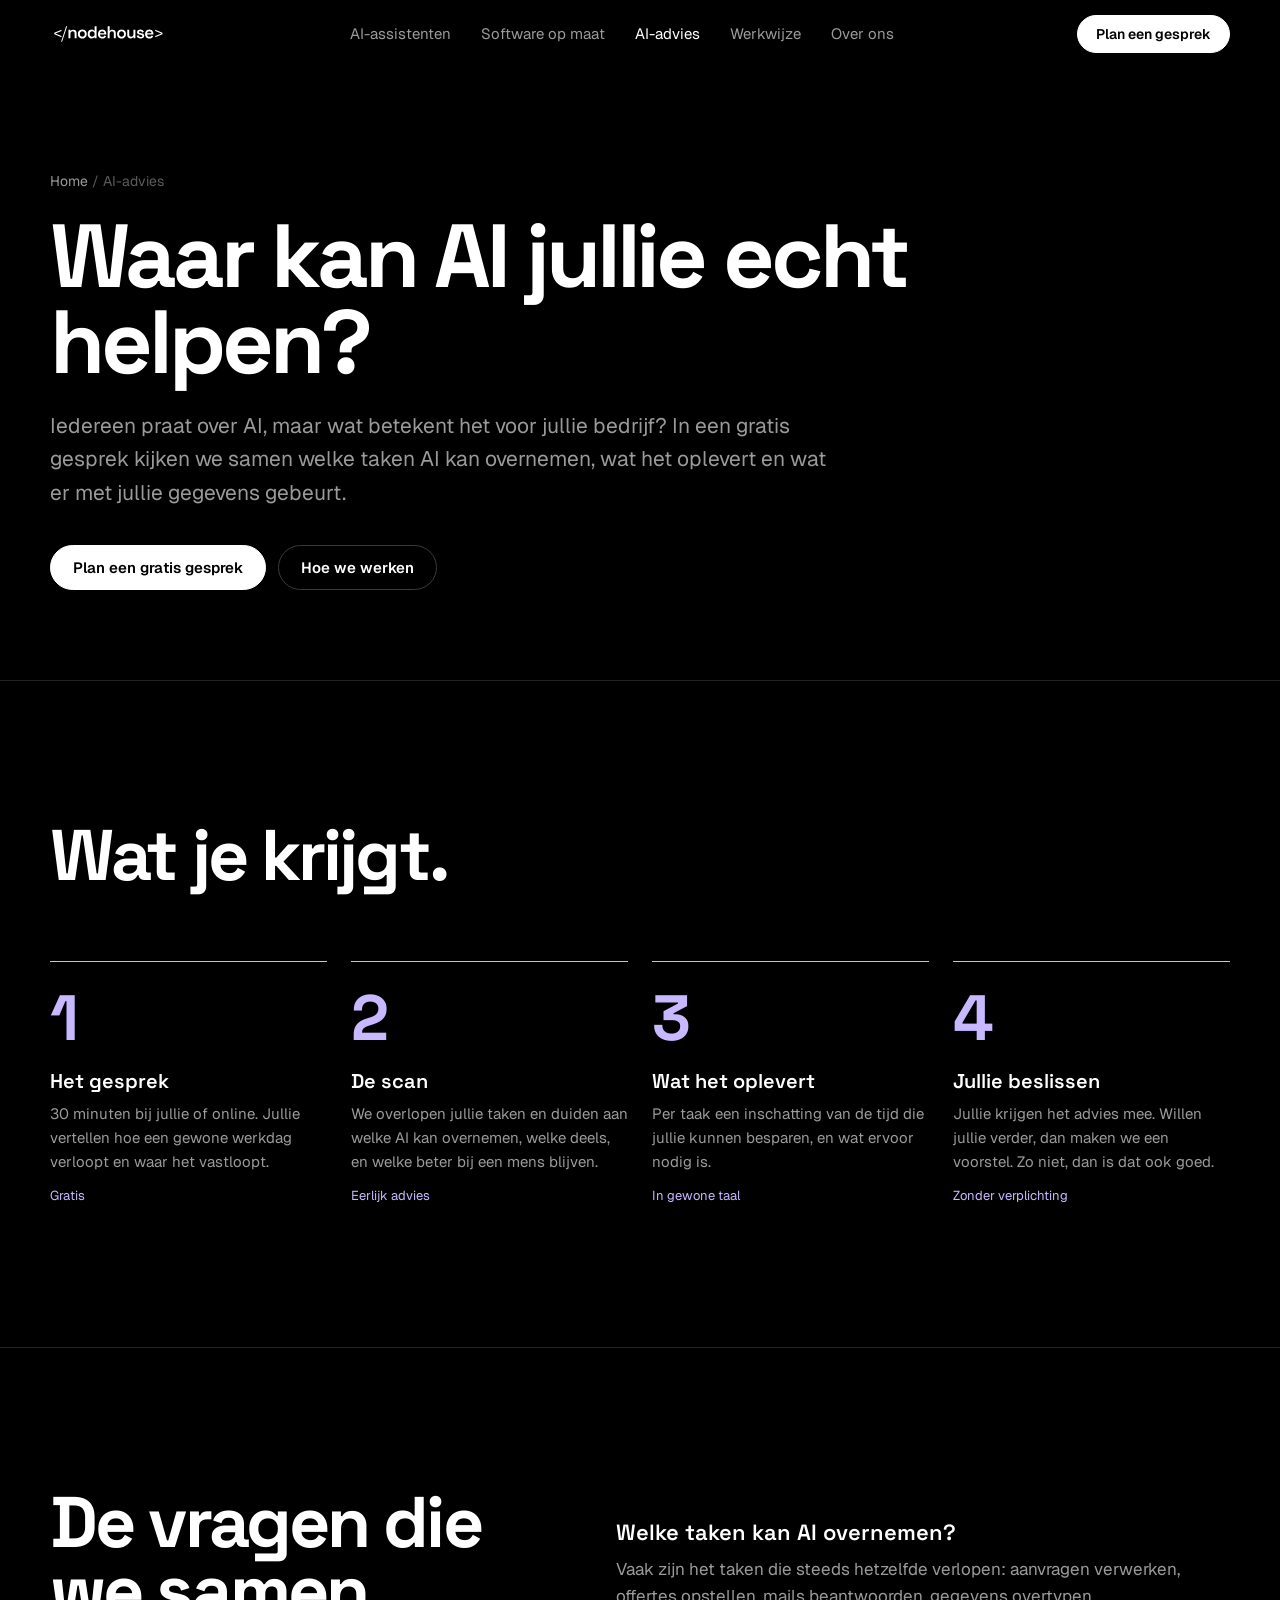
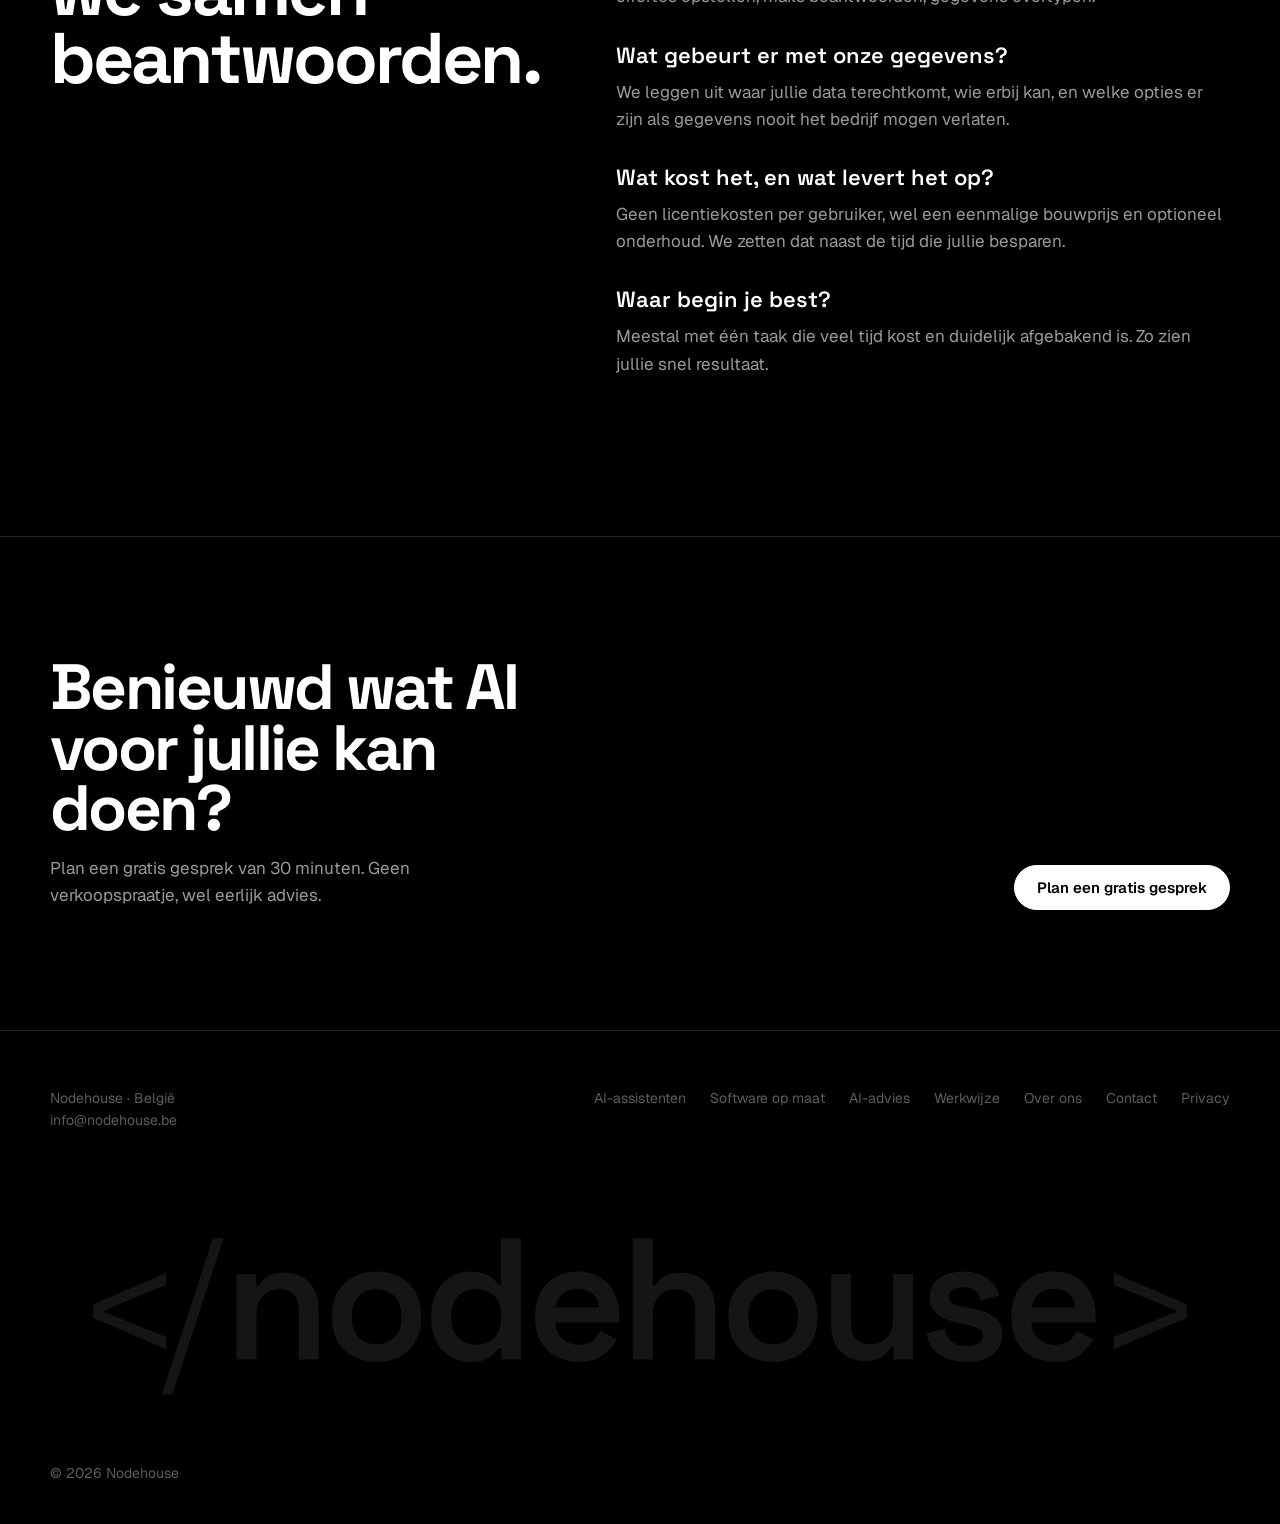
==== commit ee04c765: "Over ons herwerkt" ====
--- a/ai-advies.html
+++ b/ai-advies.html
@@ -64,7 +64,7 @@
 <footer>
   <div class="wrap">
     <div class="foot">
-      <div>Nodehouse · Evergem, België<br>Ondernemingsnummer BE 0000.000.000<br><a href="mailto:info@nodehouse.be">info@nodehouse.be</a></div>
+      <div>Nodehouse · België<br><a href="mailto:info@nodehouse.be">info@nodehouse.be</a></div>
       <nav><a href="ai-assistenten.html">AI-assistenten</a><a href="software-op-maat.html">Software op maat</a><a href="ai-advies.html">AI-advies</a><a href="werkwijze.html">Werkwijze</a><a href="over-ons.html">Over ons</a><a href="contact.html">Contact</a><a href="privacy.html">Privacy</a></nav>
     </div>
     <div class="giant" aria-hidden="true"><svg class="giant-svg" xmlns="http://www.w3.org/2000/svg" viewBox="-0.1500 -0.9500 6.8100 1.4000"><path fill="#151515" d="M0.52 -0.06 0.1 -0.24V-0.32L0.52 -0.5V-0.43L0.164 -0.285V-0.275L0.52 -0.13Z M0.496 0.2 0.79 -0.7000000000000001H0.851L0.5569999999999999 0.2Z M0.9259999999999999 0.0V-0.494H1.039V-0.425H1.056Q1.069 -0.453 1.103 -0.478Q1.137 -0.503 1.206 -0.503Q1.263 -0.503 1.307 -0.477Q1.351 -0.451 1.3755 -0.405Q1.4 -0.359 1.4 -0.296V0.0H1.285V-0.28700000000000003Q1.285 -0.34700000000000003 1.2555 -0.37650000000000006Q1.226 -0.406 1.172 -0.406Q1.111 -0.406 1.076 -0.36550000000000005Q1.041 -0.325 1.041 -0.25V0.0Z M1.7349999999999999 0.014Q1.661 0.014 1.6025 -0.0165Q1.544 -0.047 1.5105 -0.10350000000000001Q1.4769999999999999 -0.16 1.4769999999999999 -0.23900000000000002V-0.255Q1.4769999999999999 -0.334 1.5105 -0.391Q1.544 -0.448 1.6025 -0.478Q1.661 -0.508 1.7349999999999999 -0.508Q1.809 -0.508 1.867 -0.478Q1.9249999999999998 -0.448 1.9585 -0.391Q1.992 -0.334 1.992 -0.255V-0.23900000000000002Q1.992 -0.16 1.9585 -0.10350000000000001Q1.9249999999999998 -0.047 1.867 -0.0165Q1.809 0.014 1.7349999999999999 0.014ZM1.7349999999999999 -0.088Q1.798 -0.088 1.838 -0.1285Q1.878 -0.169 1.878 -0.242V-0.252Q1.878 -0.325 1.838 -0.36550000000000005Q1.798 -0.406 1.7349999999999999 -0.406Q1.672 -0.406 1.632 -0.36550000000000005Q1.5919999999999999 -0.325 1.5919999999999999 -0.252V-0.242Q1.5919999999999999 -0.169 1.632 -0.1285Q1.672 -0.088 1.7349999999999999 -0.088Z M2.276 0.014Q2.2159999999999997 0.014 2.1639999999999997 -0.0155Q2.112 -0.045 2.081 -0.10200000000000001Q2.05 -0.159 2.05 -0.23900000000000002V-0.255Q2.05 -0.335 2.081 -0.392Q2.112 -0.449 2.1635 -0.47850000000000004Q2.215 -0.508 2.276 -0.508Q2.322 -0.508 2.354 -0.497Q2.386 -0.486 2.4055 -0.469Q2.425 -0.452 2.436 -0.432H2.453V-0.7000000000000001H2.567V0.0H2.455V-0.065H2.4379999999999997Q2.42 -0.035 2.383 -0.010500000000000002Q2.346 0.014 2.276 0.014ZM2.31 -0.08600000000000001Q2.372 -0.08600000000000001 2.413 -0.1265Q2.4539999999999997 -0.167 2.4539999999999997 -0.242V-0.252Q2.4539999999999997 -0.328 2.4135 -0.368Q2.3729999999999998 -0.40800000000000003 2.31 -0.40800000000000003Q2.2479999999999998 -0.40800000000000003 2.2065 -0.368Q2.165 -0.328 2.165 -0.252V-0.242Q2.165 -0.167 2.2065 -0.1265Q2.2479999999999998 -0.08600000000000001 2.31 -0.08600000000000001Z M2.8989999999999996 0.014Q2.8249999999999997 0.014 2.7684999999999995 -0.0175Q2.7119999999999997 -0.049 2.6804999999999994 -0.10650000000000001Q2.6489999999999996 -0.164 2.6489999999999996 -0.241V-0.253Q2.6489999999999996 -0.331 2.6799999999999997 -0.388Q2.711 -0.445 2.7669999999999995 -0.47650000000000003Q2.8229999999999995 -0.508 2.8959999999999995 -0.508Q2.9679999999999995 -0.508 3.0219999999999994 -0.47650000000000003Q3.0759999999999996 -0.445 3.106 -0.388Q3.1359999999999997 -0.331 3.1359999999999997 -0.255V-0.214H2.7649999999999997Q2.7669999999999995 -0.156 2.8059999999999996 -0.121Q2.8449999999999998 -0.08600000000000001 2.9019999999999997 -0.08600000000000001Q2.9579999999999997 -0.08600000000000001 2.9849999999999994 -0.11050000000000001Q3.0119999999999996 -0.135 3.026 -0.166L3.1209999999999996 -0.117Q3.1069999999999998 -0.09 3.0805 -0.0595Q3.054 -0.029 3.01 -0.007500000000000001Q2.9659999999999997 0.014 2.8989999999999996 0.014ZM2.7659999999999996 -0.301H3.0189999999999997Q3.0149999999999997 -0.35000000000000003 2.9814999999999996 -0.379Q2.9479999999999995 -0.40800000000000003 2.8949999999999996 -0.40800000000000003Q2.84 -0.40800000000000003 2.8069999999999995 -0.379Q2.7739999999999996 -0.35000000000000003 2.7659999999999996 -0.301Z M3.2139999999999995 0.0V-0.7000000000000001H3.3289999999999997V-0.429H3.3459999999999996Q3.3539999999999996 -0.446 3.372 -0.46299999999999997Q3.3899999999999997 -0.48 3.4194999999999993 -0.491Q3.4489999999999994 -0.502 3.4939999999999998 -0.502Q3.5509999999999997 -0.502 3.5949999999999998 -0.47650000000000003Q3.6389999999999993 -0.451 3.6634999999999995 -0.405Q3.6879999999999997 -0.359 3.6879999999999997 -0.296V0.0H3.5729999999999995V-0.28700000000000003Q3.5729999999999995 -0.34700000000000003 3.5434999999999994 -0.37650000000000006Q3.5139999999999993 -0.406 3.4599999999999995 -0.406Q3.3989999999999996 -0.406 3.364 -0.36550000000000005Q3.3289999999999997 -0.325 3.3289999999999997 -0.25V0.0Z M4.023 0.014Q3.9489999999999994 0.014 3.8904999999999994 -0.0165Q3.8319999999999994 -0.047 3.7984999999999993 -0.10350000000000001Q3.7649999999999992 -0.16 3.7649999999999992 -0.23900000000000002V-0.255Q3.7649999999999992 -0.334 3.7984999999999993 -0.391Q3.8319999999999994 -0.448 3.8904999999999994 -0.478Q3.9489999999999994 -0.508 4.023 -0.508Q4.0969999999999995 -0.508 4.154999999999999 -0.478Q4.212999999999999 -0.448 4.246499999999999 -0.391Q4.279999999999999 -0.334 4.279999999999999 -0.255V-0.23900000000000002Q4.279999999999999 -0.16 4.246499999999999 -0.10350000000000001Q4.212999999999999 -0.047 4.154999999999999 -0.0165Q4.0969999999999995 0.014 4.023 0.014ZM4.023 -0.088Q4.085999999999999 -0.088 4.1259999999999994 -0.1285Q4.1659999999999995 -0.169 4.1659999999999995 -0.242V-0.252Q4.1659999999999995 -0.325 4.1259999999999994 -0.36550000000000005Q4.085999999999999 -0.406 4.023 -0.406Q3.959999999999999 -0.406 3.919999999999999 -0.36550000000000005Q3.8799999999999994 -0.325 3.8799999999999994 -0.252V-0.242Q3.8799999999999994 -0.169 3.919999999999999 -0.1285Q3.959999999999999 -0.088 4.023 -0.088Z M4.551 0.008Q4.494 0.008 4.449999999999999 -0.0175Q4.406 -0.043000000000000003 4.382 -0.08950000000000001Q4.358 -0.136 4.358 -0.198V-0.494H4.4719999999999995V-0.20700000000000002Q4.4719999999999995 -0.147 4.5015 -0.118Q4.531 -0.089 4.585 -0.089Q4.646 -0.089 4.6815 -0.129Q4.717 -0.169 4.717 -0.244V-0.494H4.8309999999999995V0.0H4.718999999999999V-0.069H4.702Q4.689 -0.042 4.6545000000000005 -0.017Q4.62 0.008 4.551 0.008Z M5.141 0.014Q5.045 0.014 4.9830000000000005 -0.028000000000000004Q4.921 -0.07 4.9079999999999995 -0.151L5.014 -0.178Q5.021 -0.14 5.039 -0.11800000000000001Q5.0569999999999995 -0.096 5.083499999999999 -0.087Q5.109999999999999 -0.078 5.141 -0.078Q5.188 -0.078 5.211499999999999 -0.095Q5.234999999999999 -0.112 5.234999999999999 -0.138Q5.234999999999999 -0.165 5.2124999999999995 -0.178Q5.1899999999999995 -0.191 5.144 -0.2L5.1129999999999995 -0.20500000000000002Q5.062 -0.215 5.02 -0.23249999999999998Q4.978 -0.25 4.9525 -0.28049999999999997Q4.927 -0.311 4.927 -0.358Q4.927 -0.43 4.980499999999999 -0.469Q5.034 -0.508 5.1209999999999996 -0.508Q5.204 -0.508 5.258 -0.471Q5.312 -0.434 5.328 -0.372L5.2219999999999995 -0.34Q5.2139999999999995 -0.382 5.186999999999999 -0.39949999999999997Q5.16 -0.417 5.1209999999999996 -0.417Q5.0809999999999995 -0.417 5.0595 -0.403Q5.038 -0.389 5.038 -0.363Q5.038 -0.337 5.0600000000000005 -0.324Q5.082 -0.311 5.119 -0.305L5.15 -0.299Q5.205 -0.289 5.249499999999999 -0.273Q5.294 -0.257 5.32 -0.227Q5.346 -0.197 5.346 -0.146Q5.346 -0.069 5.2905 -0.027500000000000004Q5.234999999999999 0.014 5.141 0.014Z M5.648000000000001 0.014Q5.574 0.014 5.5175 -0.0175Q5.461 -0.049 5.429500000000001 -0.10650000000000001Q5.398000000000001 -0.164 5.398000000000001 -0.241V-0.253Q5.398000000000001 -0.331 5.429 -0.388Q5.46 -0.445 5.516 -0.47650000000000003Q5.572 -0.508 5.6450000000000005 -0.508Q5.7170000000000005 -0.508 5.771000000000001 -0.47650000000000003Q5.825 -0.445 5.855 -0.388Q5.885 -0.331 5.885 -0.255V-0.214H5.514Q5.516 -0.156 5.555 -0.121Q5.594 -0.08600000000000001 5.651 -0.08600000000000001Q5.707 -0.08600000000000001 5.734 -0.11050000000000001Q5.761 -0.135 5.775 -0.166L5.87 -0.117Q5.856 -0.09 5.8294999999999995 -0.0595Q5.803 -0.029 5.759 -0.007500000000000001Q5.715 0.014 5.648000000000001 0.014ZM5.515000000000001 -0.301H5.768Q5.764 -0.35000000000000003 5.7305 -0.379Q5.697 -0.40800000000000003 5.644 -0.40800000000000003Q5.589 -0.40800000000000003 5.556000000000001 -0.379Q5.523000000000001 -0.35000000000000003 5.515000000000001 -0.301Z M5.99 -0.06V-0.13L6.347 -0.275V-0.285L5.99 -0.43V-0.5L6.41 -0.32V-0.24Z"/></svg></div>
--- a/style.css
+++ b/style.css
@@ -278,7 +278,10 @@
 .cta-band p{color:var(--grey);margin-top:16px;max-width:44ch}
 .people{display:grid;grid-template-columns:1fr 1fr;gap:24px;margin-top:64px}
 .person{border:1px solid var(--line);border-radius:20px;padding:32px}
-.person .ph{width:72px;height:72px;border-radius:50%;background:#161616;border:1px dashed #3a3a3a;display:grid;place-items:center;color:var(--dim);font-size:12px;margin-bottom:22px}
+.person .ph{width:96px;height:96px;border-radius:50%;object-fit:cover;display:block;border:2px solid #2a2a2a;filter:grayscale(1) contrast(1.05);transition:filter .4s;margin-bottom:22px}.person:hover .ph{filter:none}
+.brand{margin-top:56px;padding:36px;border:1px solid var(--line);border-radius:20px;background:#0b0b0b;max-width:860px}.brand h3{font:600 clamp(24px,3vw,32px)/1.15 var(--display);margin:8px 0 18px}.brand p{color:var(--grey);margin:0 0 14px;line-height:1.65}.brand strong{color:var(--white)}.eyebrow-s{color:var(--ai)!important;font:500 12.5px var(--mono);letter-spacing:.08em;text-transform:uppercase;margin:0!important}
+.stack{margin-top:56px;border-top:1px solid var(--line);border-bottom:1px solid var(--line);overflow:hidden;padding:22px 0;-webkit-mask:linear-gradient(90deg,transparent,#000 10%,#000 90%,transparent)}.stack .tr{display:flex;gap:56px;width:max-content;animation:stk 32s linear infinite}.stack:hover .tr{animation-play-state:paused}.stack span{display:flex;align-items:center;gap:10px;color:#cfcfcf;font:500 15px var(--body);white-space:nowrap}.stack svg{width:20px;height:20px;stroke:var(--ai);fill:none;stroke-width:1.6}@keyframes stk{to{transform:translateX(-50%)}}
+.stack-l{color:var(--dim);font:500 12.5px var(--mono);letter-spacing:.08em;text-transform:uppercase;margin:56px 0 -40px}
 .person h3{font:600 26px var(--display);letter-spacing:-.02em}
 .person .role{color:var(--ai);font-size:14.5px;margin:4px 0 14px}
 .person p{color:var(--grey);font-size:15.5px}
